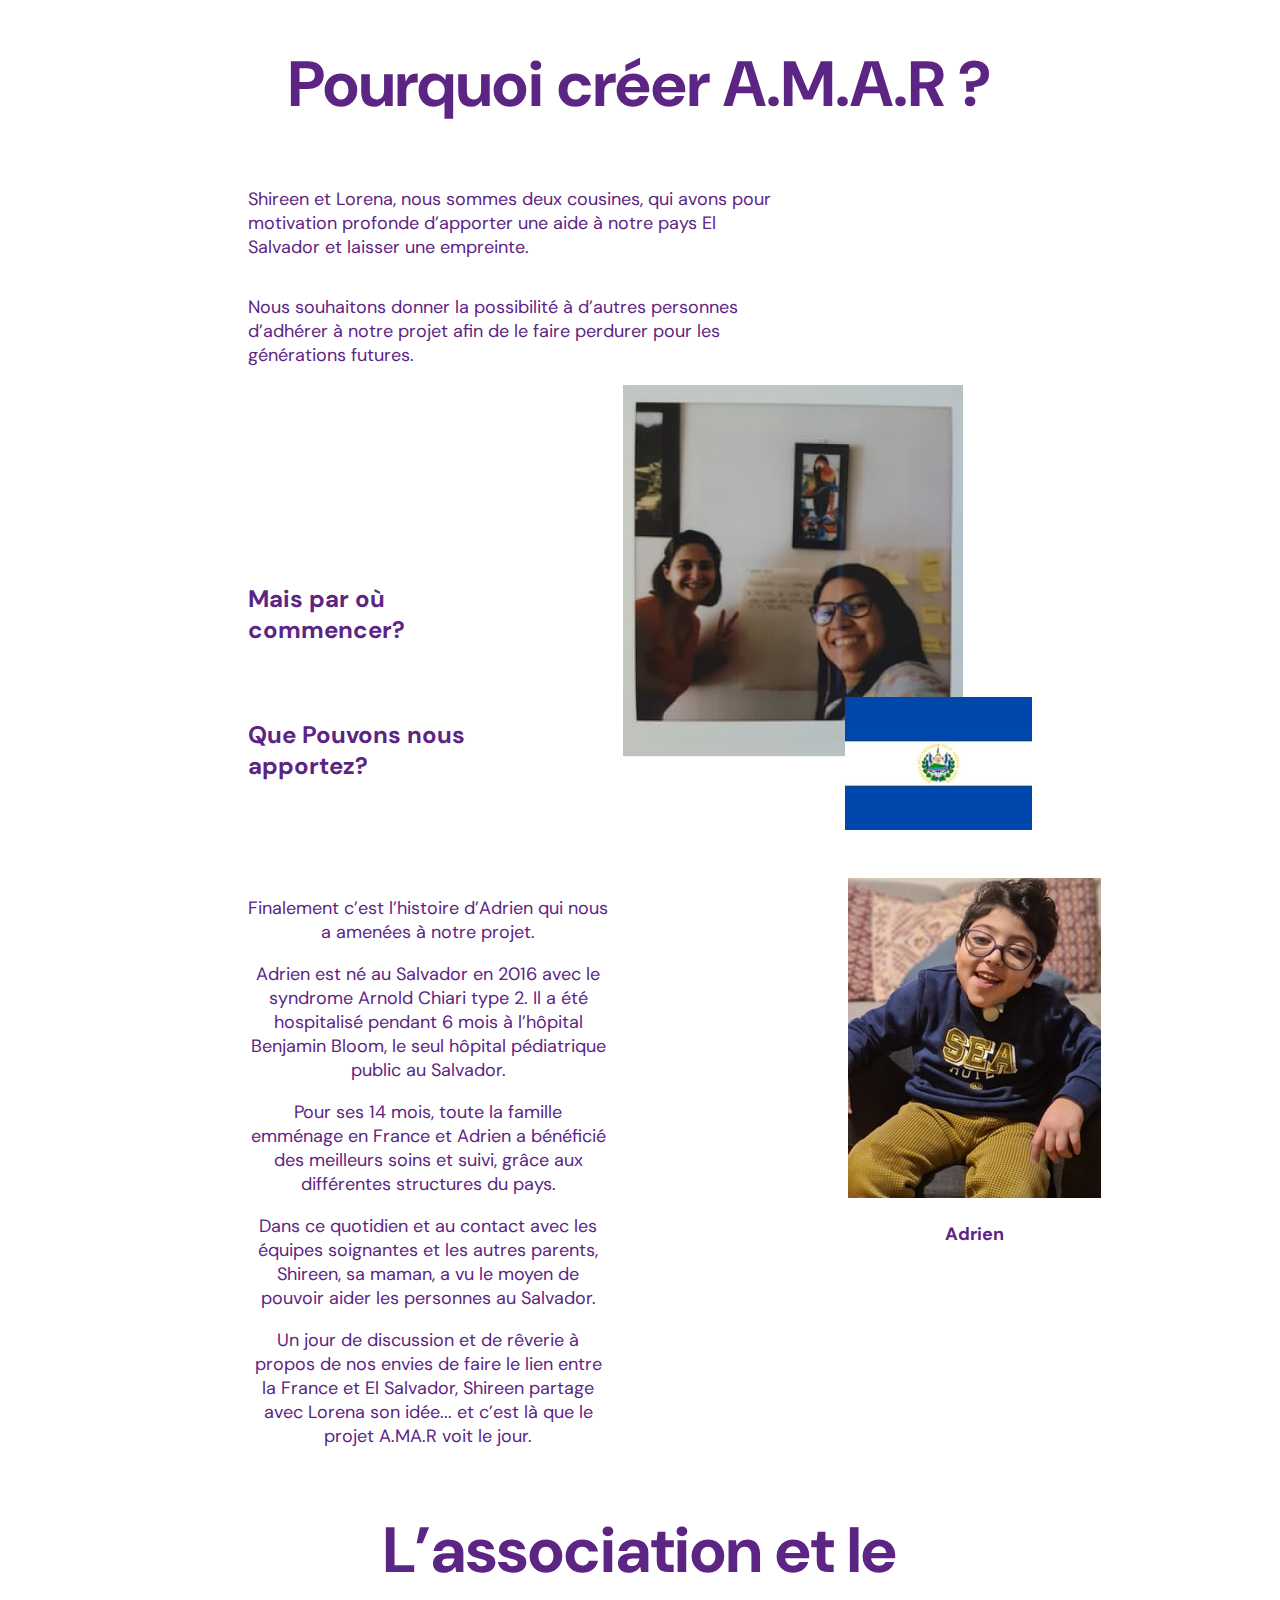
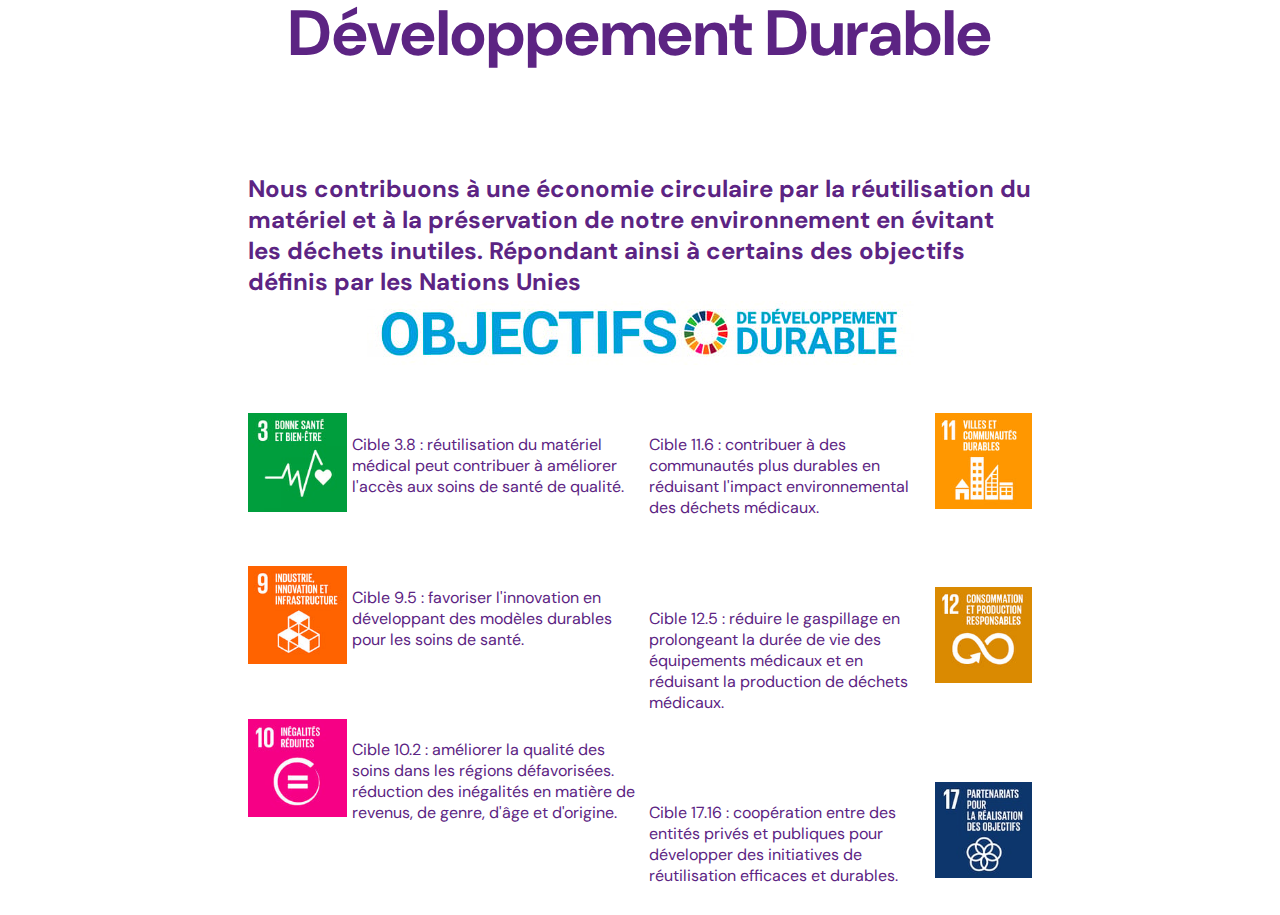
==== pages/about.html @ 77778680 "Tabindex et responsive" ====
<!DOCTYPE html>
<html lang="en">
<head>
    <meta charset="UTF-8">
    <meta name="viewport" content="width=device-width, initial-scale=1.0">
    <title>À Propos de AMAR | Promotion de la Mobilité et de l'Accessibilité | Association pour la mobilité, 
        l'accessibilité et la réhabilitation</title>
    <meta name="description" content="Découvrez comment AMAR, une association dédiée à la promotion de la mobilité et de 
    l'accessibilité, améliore la qualité de vie des personnes en situation de handicap. Rejoignez-nous dans notre mission et 
    contribuez à rendre le monde plus accessible pour tous.">
    <link rel="stylesheet" href="/styles/about.css">
    <link href='https://fonts.googleapis.com/css?family=DM Sans' rel='stylesheet'>
</head>
<body>
    <main>
        <h1 id="amar" tabindex="0">Pourquoi créer A.M.A.R ?</h1>
        <section class="default">
        <p tabindex="0">Shireen et Lorena, nous sommes deux cousines, qui avons pour motivation profonde d’apporter une aide à notre pays 
            El Salvador et laisser une empreinte.</p>
        <p tabindex="0">Nous souhaitons donner la possibilité à d’autres personnes d’adhérer à notre projet afin de le
             faire perdurer pour les générations futures.</p>
             <aside class="Default">
                <section id="text">
                    <h6 tabindex="0">Mais par où commencer?</h6>
                    <h6 tabindex="0">Que Pouvons nous apportez?</h6>
                </section>
                <section id="img">
                    <img src="/images/Group_1.png" alt="Deux femmes une avec un T-shirt rouge et l'autre avec un blanc et des lunettes." tabindex="0"/>
                </section>
                </aside>
        </section>
    <section class="second">
        <section id="text">
            <p tabindex="0">Finalement c’est l’histoire d’Adrien qui nous a amenées à notre projet.</p>
            <p tabindex="0">Adrien est né au Salvador en 2016 avec le syndrome Arnold Chiari type 2. Il a été hospitalisé pendant 6 mois à l’hôpital Benjamin Bloom, 
                le seul hôpital pédiatrique public au Salvador.</p>
            <p tabindex="0">Pour ses 14 mois, toute la famille emménage en France et Adrien a bénéficié des meilleurs soins et suivi, 
                grâce aux différentes structures du pays.</p>
            <p tabindex="0">Dans ce quotidien et au contact avec les équipes soignantes et les autres parents, Shireen, sa maman, 
                a vu le moyen de pouvoir aider les personnes au Salvador.</p>
            <p tabindex="0">Un jour de discussion et de rêverie à propos de nos envies de faire le lien entre la France et El Salvador, 
                Shireen partage avec Lorena son idée... et c’est là que le projet A.MA.R voit le jour.
            </p>
        </section>
        <aside>
            <img src="/images/Drug.jpeg" alt="Adrien, le petit garçon assis sur un fauteuil." tabindex="0"/>
            <p tabindex="0">Adrien</p>
        </aside>
    </section>
    <h1 tabindex="0">L’association et le Développement Durable</h1>
    <section class="third">
        <section id="title">
            <h6 tabindex="0">Nous contribuons à une économie circulaire par la réutilisation du matériel et à la préservation de notre environnement en 
                évitant les déchets inutiles. Répondant ainsi à certains des objectifs définis par les Nations Unies</h6>
            <img src="/images/asset 19.jpeg" alt="Objectifs de développement durable" tabindex="0"/>
        </section>
        <section class="fourth">
            <section id="container">
                <section id="content">
                    <img src="/images/3.jpeg" alt="Bonne santé et bien-être" tabindex="0"/>
                    <p tabindex="0">Cible 3.8 : réutilisation du matériel médical peut contribuer à améliorer l'accès aux soins de santé de qualité.</p>
                </section>
                <section id="content">
                    <img src="/images/9.jpeg" alt="Industrie, Architecture et Infrastructure" tabindex="0"/>
                    <p tabindex="0"> Cible 9.5 : favoriser l'innovation en développant des modèles durables pour les soins de santé.</p>
                </section>
                <section id="content">
                    <img src="/images/10.jpeg" alt="Inégalités réduites" tabindex="0"/>
                    <p tabindex="0">Cible 10.2 : améliorer la qualité des soins dans les régions défavorisées. 
                        réduction des inégalités en matière de revenus, de genre, d'âge et d'origine.</p>
                </section>
            </section>
            <aside>
                <section id="content">
                    <img src="/images/11.jpeg" alt="Villes et communautés durables" tabindex="0"/>
                    <p tabindex="0">Cible 11.6 : contribuer à des communautés plus durables en réduisant l'impact environnemental des déchets médicaux.</p>
                </section>
                <section id="content">
                    <img src="/images/12.jpeg" alt="Consommation et Production Responsables" tabindex="0"/>
                    <p tabindex="0">Cible 12.5 : réduire le gaspillage en prolongeant la durée de vie des équipements médicaux et en réduisant la 
                        production de déchets médicaux.</p>
                </section>
                <section id="content">
                    <img src="/images/17.jpeg" alt="Partenariats pour la réalisation des objectifs" tabindex="0"/>
                    <p tabindex="0">Cible 17.16 : coopération entre des entités privés et publiques pour développer des initiatives de réutilisation efficaces et 
                        durables.</p>
                </section>
            </aside>
        </section>
    </section>
    </main>
</body>
</html>
---- styles/about.css ----
body {
    background-color: #ffffff;
    font-family: "DM Sans";
}

main {
    margin: 0 15em 0 15em;
    color: #5C2483;
}

h1 {
    text-align: center;
    font-size: 64px;
}

h6 {
    width: fit-content;
    height: 1em;
    font-size: 24px
}

.default {
    display: flex;
    flex-direction: column;
}

.default p {
    display: flex;
    justify-content: start;
    max-width: 30em;
    font-size: 18px;
}

.second {
    margin-top: 3em;
    display: flex;
    text-align: center;
    gap: 15em;
}

.second #text {
    font-size: 18px;
    min-width: 20em;
}

.second aside {
    font-size: 18px;
    font-weight: bold;
}

.Default {
    display: flex;
    justify-content: center;
    gap: 5em;
    flex-wrap: nowrap;
    align-content: center;
    align-items: center;
}

.Default #text {
    display: flex;
    flex-direction: column;
    align-items: center;
    max-height: 10em;

}

.Default #img {
    display: flex;
    flex-direction: column;
    right: 1em;
}

.third #title {
    display: flex;
    flex-direction: column;
    align-items: center;
    justify-content: center;
}

.fourth {
    display: flex;
}

.fourth #content {
    display: flex;
    margin-top: 3em;
}

.fourth #content p {
    padding: 0.3em;
}

.fourth section img {
    width: 25%;
    height: 25%;
}

.fourth aside img {
    width: 25%;
    height: 25%;
}

.fourth aside #content {
    flex-direction: row-reverse;
}

.third #title img {
    margin-top: 3em;
    /* width: 25em; */
}

@media screen and (max-width: 1023px) {
    .default p {
        font-size: 12px;
    }

    .Default img {
        max-width: 15em;
    }

    .second img {
        max-width: 15em;
    }

    .second #text {
        font-size: 12px;
        min-width: 15em;
        /* margin-left: 5em; */
    }

    .second aside {
        font-size: 12px;
    }

    h6 {
        font-size: 18px;
    }

    .third #title img {
        margin-top: 7em;
        width: 25em;
    }

    h1 {
        font-size: 32px;
    }

    .second {
        gap: 2em;
    }

    .fourth {
        gap: 5em;
    }
}

@media screen and (min-width: 400px) and (max-width : 800px) {
    #amar {
        margin-left: -6em;
    }

    h1 {
        min-width: 12em;
    }

    .default {
        margin-left: -6em;
    }

    .default p {
        min-width: 15em;
    }

    .Default img {
        width: 10em;
    }

    .Default {
        margin-left: 5em;
        gap: 2em;
    }

    .second img {
        width: 10em;
    }

    .second #text {
        margin-left: -10em;
    }

    h6 {
        font-size: 12px;
    }

    h1 {
        font-size: 16px;
    }

    .fourth #content img {
        width: 3em;
    }

    .fourth #content p {
        min-width: 4em;
    }

    .fourth {
        display: flex;
        justify-content: center;
    }

    .third #title h6 {
        min-width: 20em;
    }
}
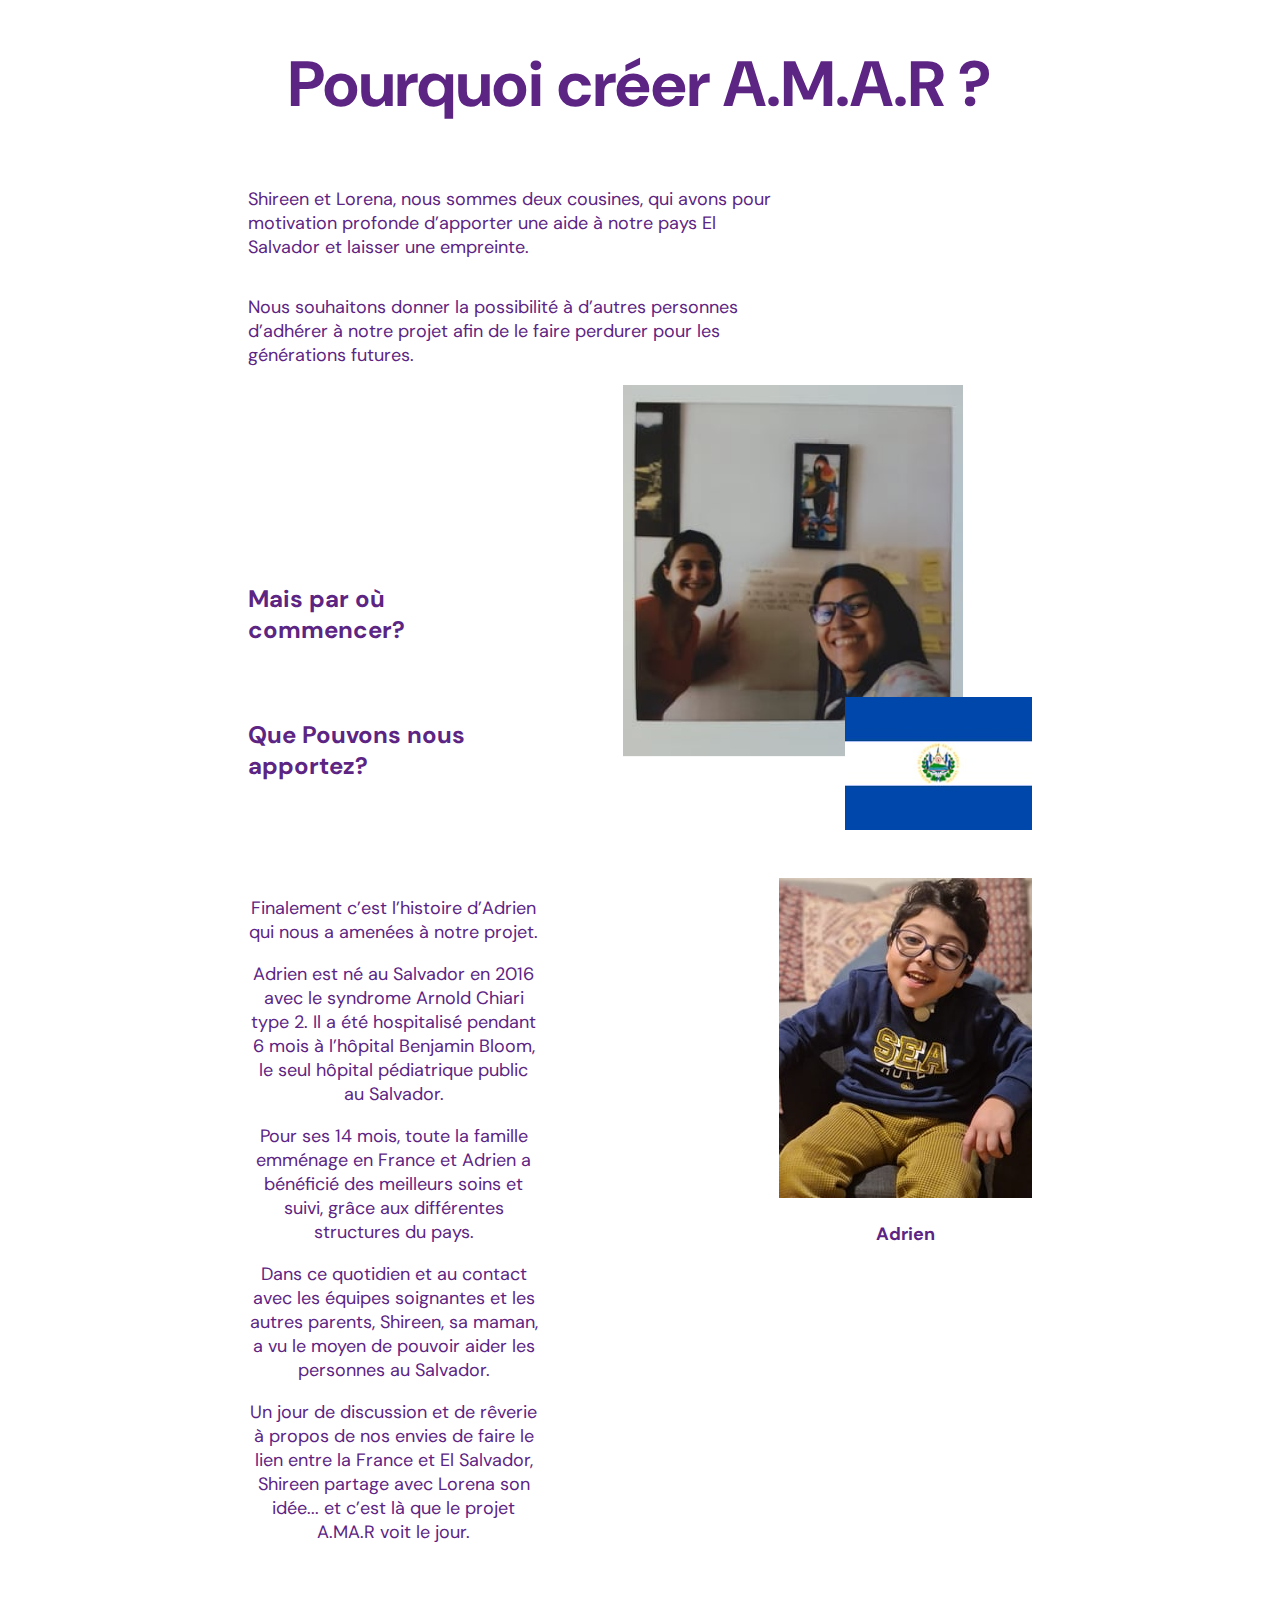
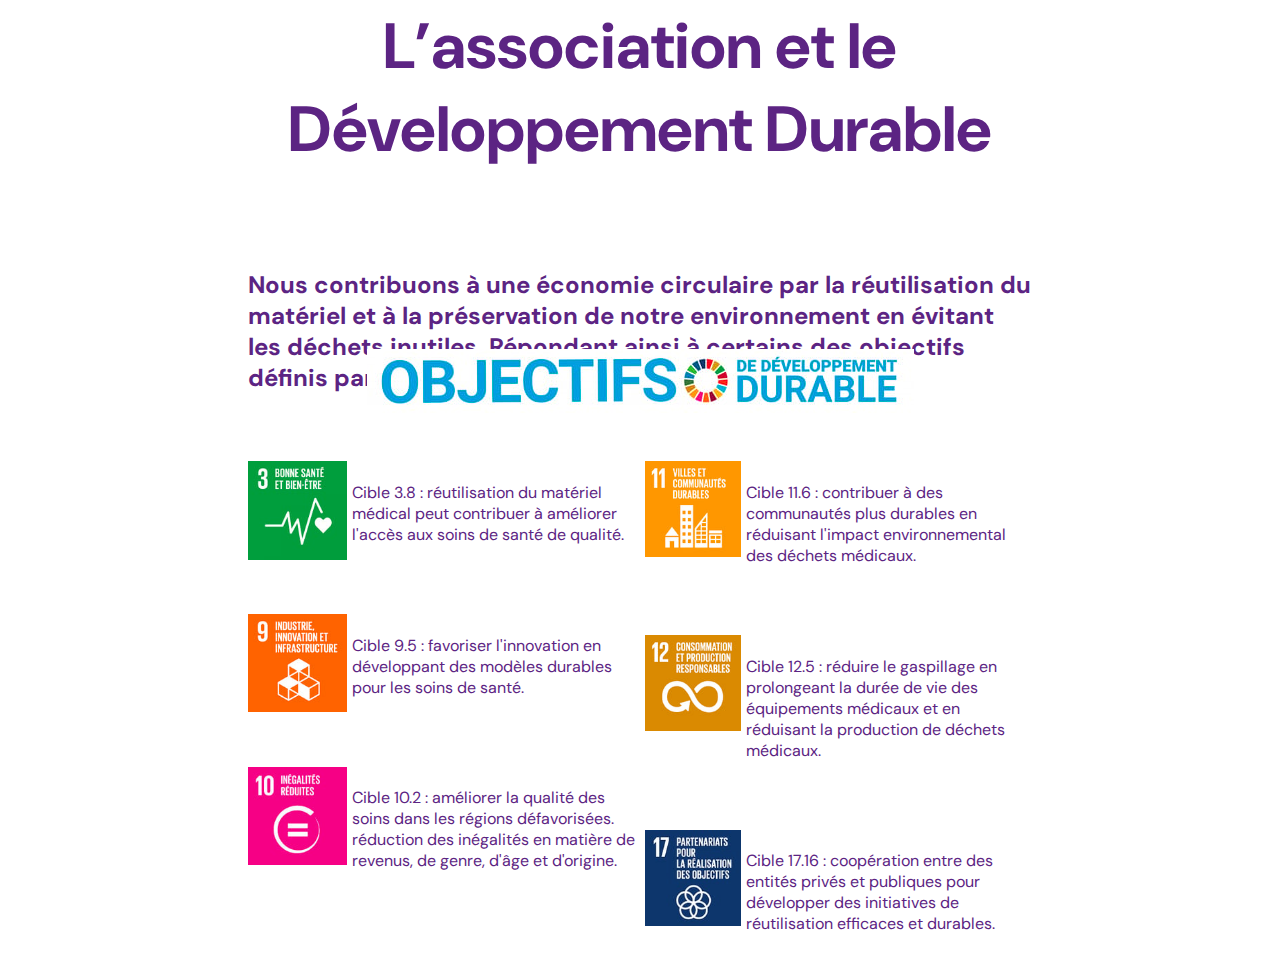
==== commit 9274c135: "Merge remote-tracking branch 'origin/V1' into V2" ====
--- a/pages/about.html
+++ b/pages/about.html
@@ -13,81 +13,85 @@
 </head>
 <body>
     <main>
-        <h1 id="amar" tabindex="0">Pourquoi créer A.M.A.R ?</h1>
+        <h1>Pourquoi créer A.M.A.R ?</h1>
         <section class="default">
-        <p tabindex="0">Shireen et Lorena, nous sommes deux cousines, qui avons pour motivation profonde d’apporter une aide à notre pays 
+        <p>Shireen et Lorena, nous sommes deux cousines, qui avons pour motivation profonde d’apporter une aide à notre pays 
             El Salvador et laisser une empreinte.</p>
-        <p tabindex="0">Nous souhaitons donner la possibilité à d’autres personnes d’adhérer à notre projet afin de le
+        <p>Nous souhaitons donner la possibilité à d’autres personnes d’adhérer à notre projet afin de le
              faire perdurer pour les générations futures.</p>
              <aside class="Default">
                 <section id="text">
-                    <h6 tabindex="0">Mais par où commencer?</h6>
-                    <h6 tabindex="0">Que Pouvons nous apportez?</h6>
+                    <h6>Mais par où commencer?</h6>
+                    <h6>Que Pouvons nous apportez?</h6>
                 </section>
                 <section id="img">
-                    <img src="/images/Group_1.png" alt="Deux femmes une avec un T-shirt rouge et l'autre avec un blanc et des lunettes." tabindex="0"/>
+                    <img src="/images/Group_1.png" alt="Deux femmes une avec un T-shirt rouge et l'autre avec un blanc et des lunettes.">
+                    <!-- <img src="/images/Salvador.jpeg" alt="Drapeau du Salvador"> -->
                 </section>
                 </aside>
         </section>
     <section class="second">
         <section id="text">
-            <p tabindex="0">Finalement c’est l’histoire d’Adrien qui nous a amenées à notre projet.</p>
-            <p tabindex="0">Adrien est né au Salvador en 2016 avec le syndrome Arnold Chiari type 2. Il a été hospitalisé pendant 6 mois à l’hôpital Benjamin Bloom, 
+            <p>Finalement c’est l’histoire d’Adrien qui nous a amenées à notre projet.</p>
+            <p>Adrien est né au Salvador en 2016 avec le syndrome Arnold Chiari type 2. Il a été hospitalisé pendant 6 mois à l’hôpital Benjamin Bloom, 
                 le seul hôpital pédiatrique public au Salvador.</p>
-            <p tabindex="0">Pour ses 14 mois, toute la famille emménage en France et Adrien a bénéficié des meilleurs soins et suivi, 
+            <p>Pour ses 14 mois, toute la famille emménage en France et Adrien a bénéficié des meilleurs soins et suivi, 
                 grâce aux différentes structures du pays.</p>
-            <p tabindex="0">Dans ce quotidien et au contact avec les équipes soignantes et les autres parents, Shireen, sa maman, 
+            <p>Dans ce quotidien et au contact avec les équipes soignantes et les autres parents, Shireen, sa maman, 
                 a vu le moyen de pouvoir aider les personnes au Salvador.</p>
-            <p tabindex="0">Un jour de discussion et de rêverie à propos de nos envies de faire le lien entre la France et El Salvador, 
+            <p>Un jour de discussion et de rêverie à propos de nos envies de faire le lien entre la France et El Salvador, 
                 Shireen partage avec Lorena son idée... et c’est là que le projet A.MA.R voit le jour.
             </p>
         </section>
         <aside>
-            <img src="/images/Drug.jpeg" alt="Adrien, le petit garçon assis sur un fauteuil." tabindex="0"/>
-            <p tabindex="0">Adrien</p>
+            <img src="/images/Drug.jpeg" alt="Adrien, le petit garçon assis sur un fauteuil.">
+            <p>Adrien</p>
         </aside>
     </section>
-    <h1 tabindex="0">L’association et le Développement Durable</h1>
+    <h1>L’association et le Développement Durable</h1>
     <section class="third">
         <section id="title">
-            <h6 tabindex="0">Nous contribuons à une économie circulaire par la réutilisation du matériel et à la préservation de notre environnement en 
+            <h6>Nous contribuons à une économie circulaire par la réutilisation du matériel et à la préservation de notre environnement en 
                 évitant les déchets inutiles. Répondant ainsi à certains des objectifs définis par les Nations Unies</h6>
-            <img src="/images/asset 19.jpeg" alt="Objectifs de développement durable" tabindex="0"/>
+            <img src="/images/asset 19.jpeg" alt="Objectifs de développement durable">
         </section>
         <section class="fourth">
-            <section id="container">
+            <section>
                 <section id="content">
-                    <img src="/images/3.jpeg" alt="Bonne santé et bien-être" tabindex="0"/>
-                    <p tabindex="0">Cible 3.8 : réutilisation du matériel médical peut contribuer à améliorer l'accès aux soins de santé de qualité.</p>
+                    <img src="/images/3.jpeg" alt="Bonne santé et bien-être">
+                    <p>Cible 3.8 : réutilisation du matériel médical peut contribuer à améliorer l'accès aux soins de santé de qualité.</p>
                 </section>
                 <section id="content">
-                    <img src="/images/9.jpeg" alt="Industrie, Architecture et Infrastructure" tabindex="0"/>
-                    <p tabindex="0"> Cible 9.5 : favoriser l'innovation en développant des modèles durables pour les soins de santé.</p>
+                    <img src="/images/9.jpeg" alt="Industrie, Architecture et Infrastructure">
+                    <p>Cible 9.5 : favoriser l'innovation en développant des modèles durables pour les soins de santé.</p>
                 </section>
                 <section id="content">
-                    <img src="/images/10.jpeg" alt="Inégalités réduites" tabindex="0"/>
-                    <p tabindex="0">Cible 10.2 : améliorer la qualité des soins dans les régions défavorisées. 
+                    <img src="/images/10.jpeg" alt="Inégalités réduites">
+                    <p>Cible 10.2 : améliorer la qualité des soins dans les régions défavorisées. 
                         réduction des inégalités en matière de revenus, de genre, d'âge et d'origine.</p>
                 </section>
             </section>
             <aside>
                 <section id="content">
-                    <img src="/images/11.jpeg" alt="Villes et communautés durables" tabindex="0"/>
-                    <p tabindex="0">Cible 11.6 : contribuer à des communautés plus durables en réduisant l'impact environnemental des déchets médicaux.</p>
+                    <img src="/images/11.jpeg" alt="Villes et communautés durables">
+                    <p>Cible 11.6 : contribuer à des communautés plus durables en réduisant l'impact environnemental des déchets médicaux.</p>
                 </section>
                 <section id="content">
-                    <img src="/images/12.jpeg" alt="Consommation et Production Responsables" tabindex="0"/>
-                    <p tabindex="0">Cible 12.5 : réduire le gaspillage en prolongeant la durée de vie des équipements médicaux et en réduisant la 
+                    <img src="/images/12.jpeg" alt="Consommation et Production Responsables">
+                    <p>Cible 12.5 : réduire le gaspillage en prolongeant la durée de vie des équipements médicaux et en réduisant la 
                         production de déchets médicaux.</p>
                 </section>
                 <section id="content">
-                    <img src="/images/17.jpeg" alt="Partenariats pour la réalisation des objectifs" tabindex="0"/>
-                    <p tabindex="0">Cible 17.16 : coopération entre des entités privés et publiques pour développer des initiatives de réutilisation efficaces et 
+                    <img src="/images/17.jpeg" alt="Partenariats pour la réalisation des objectifs">
+                    <p>Cible 17.16 : coopération entre des entités privés et publiques pour développer des initiatives de réutilisation efficaces et 
                         durables.</p>
                 </section>
             </aside>
         </section>
     </section>
+    
     </main>
+    
+    
 </body>
 </html>
--- a/styles/about.css
+++ b/styles/about.css
@@ -40,7 +40,7 @@
 
 .second #text {
     font-size: 18px;
-    min-width: 20em;
+    max-width: 30em;
 }
 
 .second aside {
@@ -66,9 +66,16 @@
 }
 
 .Default #img {
+    /* width: 16em; */
     display: flex;
     flex-direction: column;
     right: 1em;
+    /* gap: 5em; */
+}
+
+.third {
+    /* display: flex; */
+    /* flex-direction: column; */
 }
 
 .third #title {
@@ -80,6 +87,8 @@
 
 .fourth {
     display: flex;
+    /* justify-content: center; */
+    /* align-items: space-between; */
 }
 
 .fourth #content {
@@ -92,125 +101,13 @@
 }
 
 .fourth section img {
+    /* display: flex; */
     width: 25%;
     height: 25%;
 }
 
 .fourth aside img {
+    /* display: flex; */
     width: 25%;
     height: 25%;
-}
-
-.fourth aside #content {
-    flex-direction: row-reverse;
-}
-
-.third #title img {
-    margin-top: 3em;
-    /* width: 25em; */
-}
-
-@media screen and (max-width: 1023px) {
-    .default p {
-        font-size: 12px;
-    }
-
-    .Default img {
-        max-width: 15em;
-    }
-
-    .second img {
-        max-width: 15em;
-    }
-
-    .second #text {
-        font-size: 12px;
-        min-width: 15em;
-        /* margin-left: 5em; */
-    }
-
-    .second aside {
-        font-size: 12px;
-    }
-
-    h6 {
-        font-size: 18px;
-    }
-
-    .third #title img {
-        margin-top: 7em;
-        width: 25em;
-    }
-
-    h1 {
-        font-size: 32px;
-    }
-
-    .second {
-        gap: 2em;
-    }
-
-    .fourth {
-        gap: 5em;
-    }
-}
-
-@media screen and (min-width: 400px) and (max-width : 800px) {
-    #amar {
-        margin-left: -6em;
-    }
-
-    h1 {
-        min-width: 12em;
-    }
-
-    .default {
-        margin-left: -6em;
-    }
-
-    .default p {
-        min-width: 15em;
-    }
-
-    .Default img {
-        width: 10em;
-    }
-
-    .Default {
-        margin-left: 5em;
-        gap: 2em;
-    }
-
-    .second img {
-        width: 10em;
-    }
-
-    .second #text {
-        margin-left: -10em;
-    }
-
-    h6 {
-        font-size: 12px;
-    }
-
-    h1 {
-        font-size: 16px;
-    }
-
-    .fourth #content img {
-        width: 3em;
-    }
-
-    .fourth #content p {
-        min-width: 4em;
-    }
-
-    .fourth {
-        display: flex;
-        justify-content: center;
-    }
-
-    .third #title h6 {
-        min-width: 20em;
-    }
 }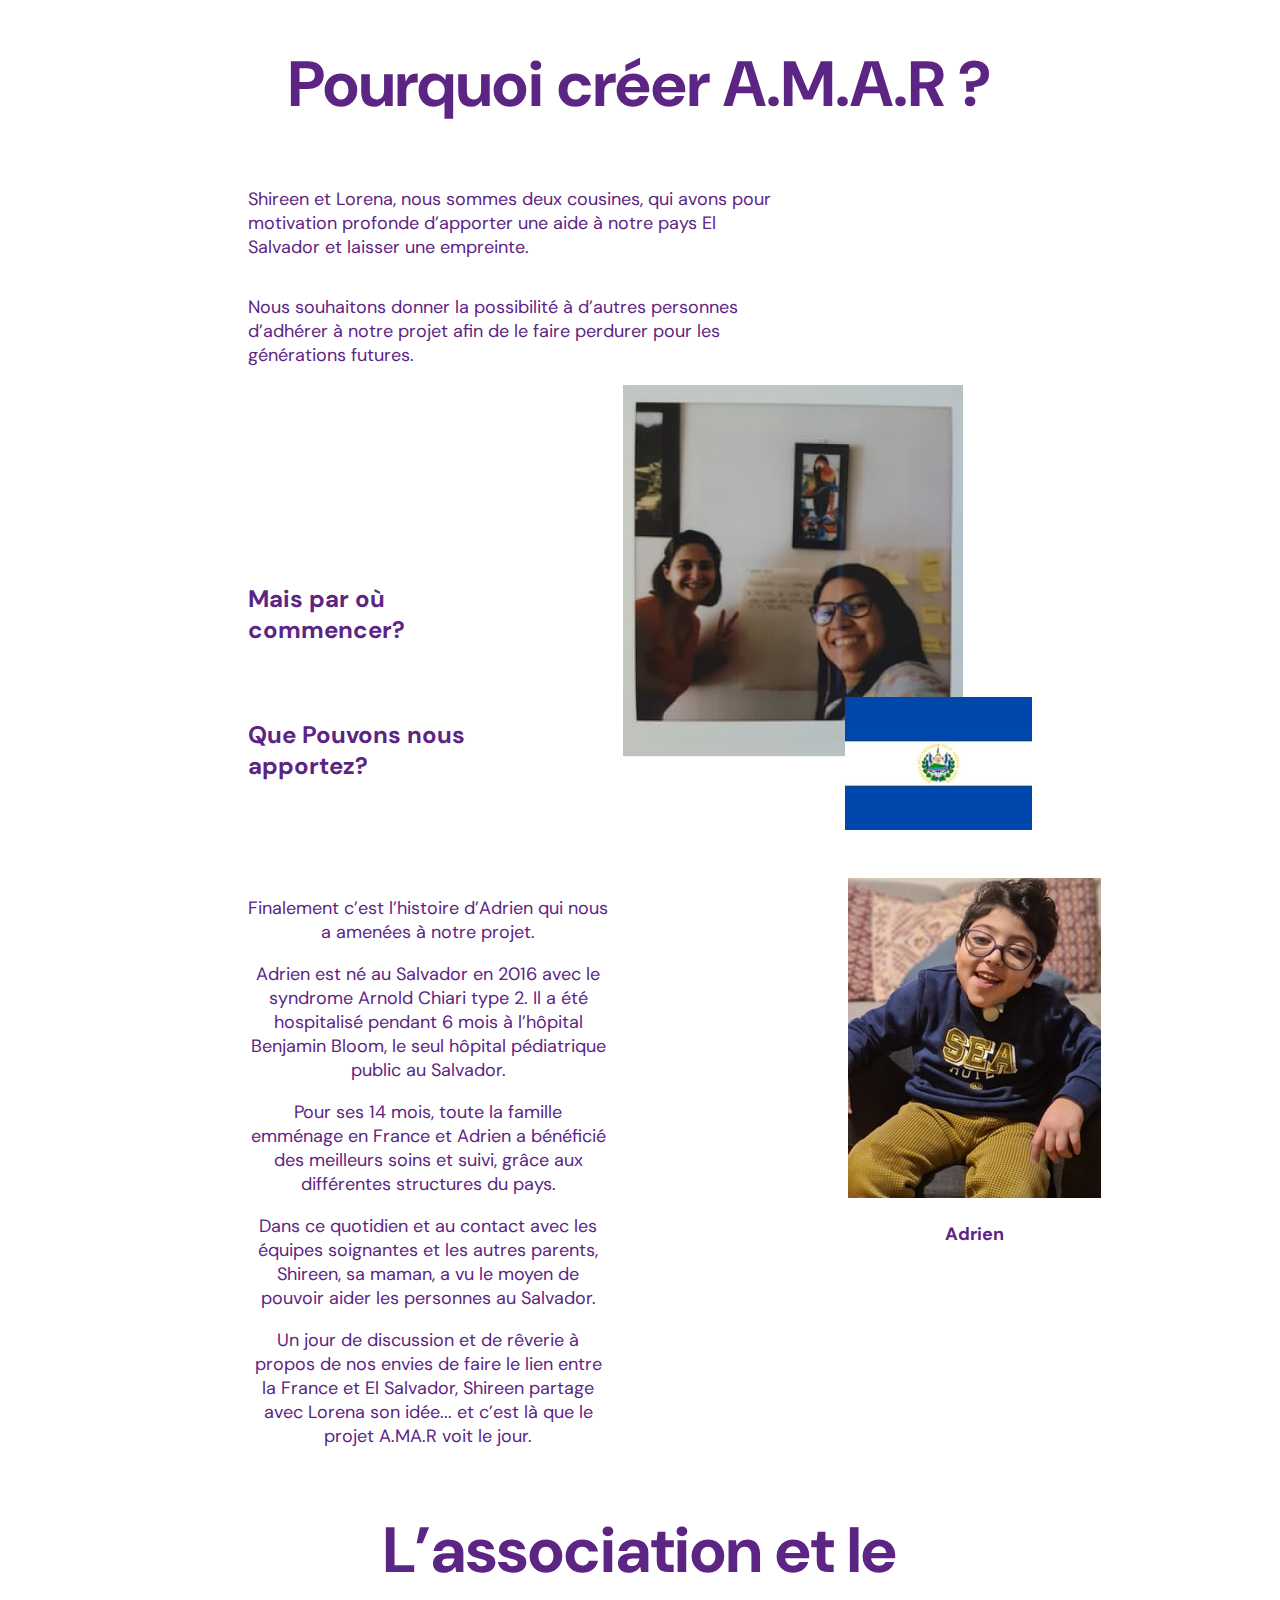
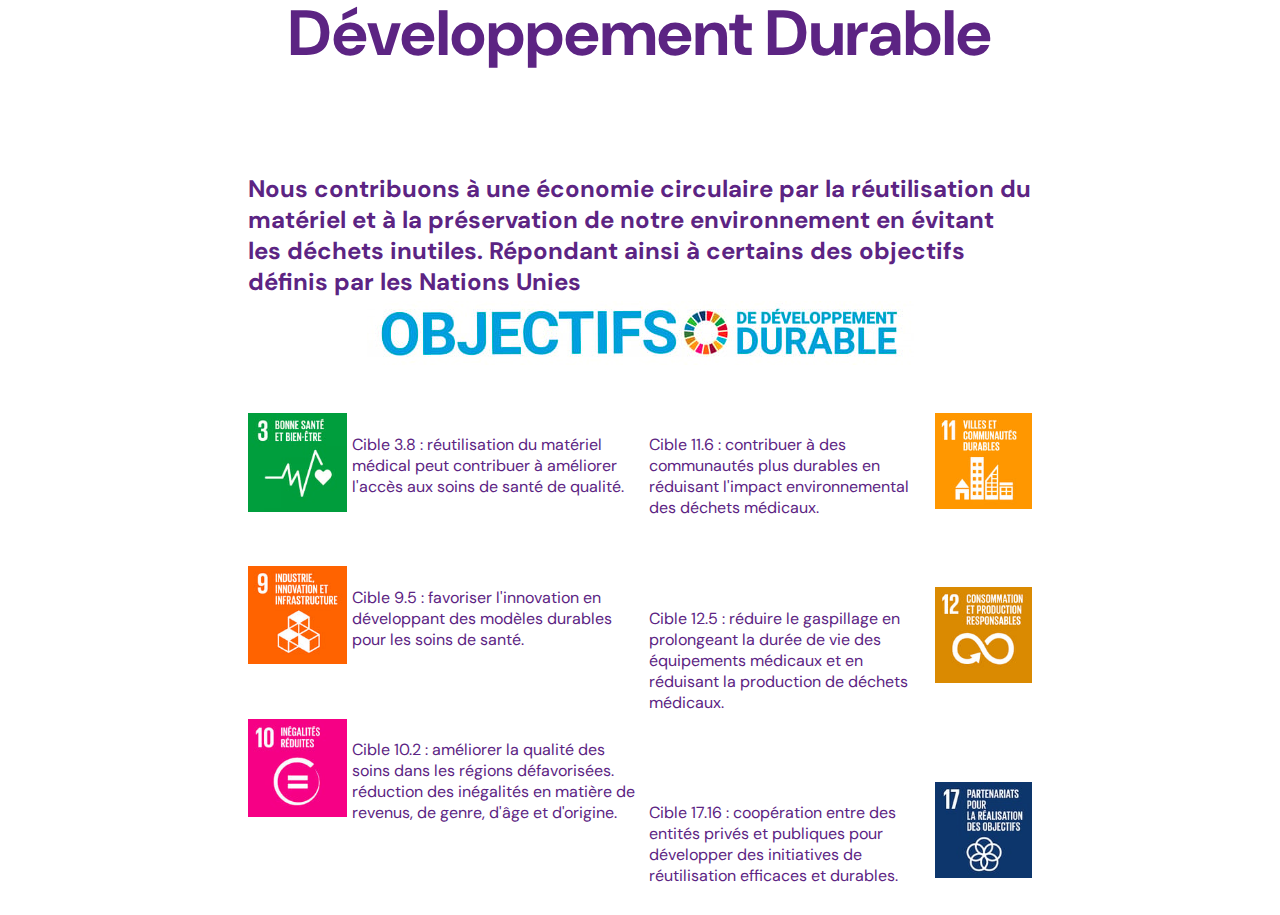
==== commit ce869eae: "Merge remote-tracking branch 'origin/About' into V2" ====
--- a/pages/about.html
+++ b/pages/about.html
@@ -13,85 +13,81 @@
 </head>
 <body>
     <main>
-        <h1>Pourquoi créer A.M.A.R ?</h1>
+        <h1 id="amar" tabindex="0">Pourquoi créer A.M.A.R ?</h1>
         <section class="default">
-        <p>Shireen et Lorena, nous sommes deux cousines, qui avons pour motivation profonde d’apporter une aide à notre pays 
+        <p tabindex="0">Shireen et Lorena, nous sommes deux cousines, qui avons pour motivation profonde d’apporter une aide à notre pays 
             El Salvador et laisser une empreinte.</p>
-        <p>Nous souhaitons donner la possibilité à d’autres personnes d’adhérer à notre projet afin de le
+        <p tabindex="0">Nous souhaitons donner la possibilité à d’autres personnes d’adhérer à notre projet afin de le
              faire perdurer pour les générations futures.</p>
              <aside class="Default">
                 <section id="text">
-                    <h6>Mais par où commencer?</h6>
-                    <h6>Que Pouvons nous apportez?</h6>
+                    <h6 tabindex="0">Mais par où commencer?</h6>
+                    <h6 tabindex="0">Que Pouvons nous apportez?</h6>
                 </section>
                 <section id="img">
-                    <img src="/images/Group_1.png" alt="Deux femmes une avec un T-shirt rouge et l'autre avec un blanc et des lunettes.">
-                    <!-- <img src="/images/Salvador.jpeg" alt="Drapeau du Salvador"> -->
+                    <img src="/images/Group_1.png" alt="Deux femmes une avec un T-shirt rouge et l'autre avec un blanc et des lunettes." tabindex="0"/>
                 </section>
                 </aside>
         </section>
     <section class="second">
         <section id="text">
-            <p>Finalement c’est l’histoire d’Adrien qui nous a amenées à notre projet.</p>
-            <p>Adrien est né au Salvador en 2016 avec le syndrome Arnold Chiari type 2. Il a été hospitalisé pendant 6 mois à l’hôpital Benjamin Bloom, 
+            <p tabindex="0">Finalement c’est l’histoire d’Adrien qui nous a amenées à notre projet.</p>
+            <p tabindex="0">Adrien est né au Salvador en 2016 avec le syndrome Arnold Chiari type 2. Il a été hospitalisé pendant 6 mois à l’hôpital Benjamin Bloom, 
                 le seul hôpital pédiatrique public au Salvador.</p>
-            <p>Pour ses 14 mois, toute la famille emménage en France et Adrien a bénéficié des meilleurs soins et suivi, 
+            <p tabindex="0">Pour ses 14 mois, toute la famille emménage en France et Adrien a bénéficié des meilleurs soins et suivi, 
                 grâce aux différentes structures du pays.</p>
-            <p>Dans ce quotidien et au contact avec les équipes soignantes et les autres parents, Shireen, sa maman, 
+            <p tabindex="0">Dans ce quotidien et au contact avec les équipes soignantes et les autres parents, Shireen, sa maman, 
                 a vu le moyen de pouvoir aider les personnes au Salvador.</p>
-            <p>Un jour de discussion et de rêverie à propos de nos envies de faire le lien entre la France et El Salvador, 
+            <p tabindex="0">Un jour de discussion et de rêverie à propos de nos envies de faire le lien entre la France et El Salvador, 
                 Shireen partage avec Lorena son idée... et c’est là que le projet A.MA.R voit le jour.
             </p>
         </section>
         <aside>
-            <img src="/images/Drug.jpeg" alt="Adrien, le petit garçon assis sur un fauteuil.">
-            <p>Adrien</p>
+            <img src="/images/Drug.jpeg" alt="Adrien, le petit garçon assis sur un fauteuil." tabindex="0"/>
+            <p tabindex="0">Adrien</p>
         </aside>
     </section>
-    <h1>L’association et le Développement Durable</h1>
+    <h1 tabindex="0">L’association et le Développement Durable</h1>
     <section class="third">
         <section id="title">
-            <h6>Nous contribuons à une économie circulaire par la réutilisation du matériel et à la préservation de notre environnement en 
+            <h6 tabindex="0">Nous contribuons à une économie circulaire par la réutilisation du matériel et à la préservation de notre environnement en 
                 évitant les déchets inutiles. Répondant ainsi à certains des objectifs définis par les Nations Unies</h6>
-            <img src="/images/asset 19.jpeg" alt="Objectifs de développement durable">
+            <img src="/images/asset 19.jpeg" alt="Objectifs de développement durable" tabindex="0"/>
         </section>
         <section class="fourth">
-            <section>
+            <section id="container">
                 <section id="content">
-                    <img src="/images/3.jpeg" alt="Bonne santé et bien-être">
-                    <p>Cible 3.8 : réutilisation du matériel médical peut contribuer à améliorer l'accès aux soins de santé de qualité.</p>
+                    <img src="/images/3.jpeg" alt="Bonne santé et bien-être" tabindex="0"/>
+                    <p tabindex="0">Cible 3.8 : réutilisation du matériel médical peut contribuer à améliorer l'accès aux soins de santé de qualité.</p>
                 </section>
                 <section id="content">
-                    <img src="/images/9.jpeg" alt="Industrie, Architecture et Infrastructure">
-                    <p>Cible 9.5 : favoriser l'innovation en développant des modèles durables pour les soins de santé.</p>
+                    <img src="/images/9.jpeg" alt="Industrie, Architecture et Infrastructure" tabindex="0"/>
+                    <p tabindex="0"> Cible 9.5 : favoriser l'innovation en développant des modèles durables pour les soins de santé.</p>
                 </section>
                 <section id="content">
-                    <img src="/images/10.jpeg" alt="Inégalités réduites">
-                    <p>Cible 10.2 : améliorer la qualité des soins dans les régions défavorisées. 
+                    <img src="/images/10.jpeg" alt="Inégalités réduites" tabindex="0"/>
+                    <p tabindex="0">Cible 10.2 : améliorer la qualité des soins dans les régions défavorisées. 
                         réduction des inégalités en matière de revenus, de genre, d'âge et d'origine.</p>
                 </section>
             </section>
             <aside>
                 <section id="content">
-                    <img src="/images/11.jpeg" alt="Villes et communautés durables">
-                    <p>Cible 11.6 : contribuer à des communautés plus durables en réduisant l'impact environnemental des déchets médicaux.</p>
+                    <img src="/images/11.jpeg" alt="Villes et communautés durables" tabindex="0"/>
+                    <p tabindex="0">Cible 11.6 : contribuer à des communautés plus durables en réduisant l'impact environnemental des déchets médicaux.</p>
                 </section>
                 <section id="content">
-                    <img src="/images/12.jpeg" alt="Consommation et Production Responsables">
-                    <p>Cible 12.5 : réduire le gaspillage en prolongeant la durée de vie des équipements médicaux et en réduisant la 
+                    <img src="/images/12.jpeg" alt="Consommation et Production Responsables" tabindex="0"/>
+                    <p tabindex="0">Cible 12.5 : réduire le gaspillage en prolongeant la durée de vie des équipements médicaux et en réduisant la 
                         production de déchets médicaux.</p>
                 </section>
                 <section id="content">
-                    <img src="/images/17.jpeg" alt="Partenariats pour la réalisation des objectifs">
-                    <p>Cible 17.16 : coopération entre des entités privés et publiques pour développer des initiatives de réutilisation efficaces et 
+                    <img src="/images/17.jpeg" alt="Partenariats pour la réalisation des objectifs" tabindex="0"/>
+                    <p tabindex="0">Cible 17.16 : coopération entre des entités privés et publiques pour développer des initiatives de réutilisation efficaces et 
                         durables.</p>
                 </section>
             </aside>
         </section>
     </section>
-    
     </main>
-    
-    
 </body>
 </html>
--- a/styles/about.css
+++ b/styles/about.css
@@ -40,7 +40,7 @@
 
 .second #text {
     font-size: 18px;
-    max-width: 30em;
+    min-width: 20em;
 }
 
 .second aside {
@@ -66,16 +66,9 @@
 }
 
 .Default #img {
-    /* width: 16em; */
     display: flex;
     flex-direction: column;
     right: 1em;
-    /* gap: 5em; */
-}
-
-.third {
-    /* display: flex; */
-    /* flex-direction: column; */
 }
 
 .third #title {
@@ -87,8 +80,6 @@
 
 .fourth {
     display: flex;
-    /* justify-content: center; */
-    /* align-items: space-between; */
 }
 
 .fourth #content {
@@ -101,13 +92,125 @@
 }
 
 .fourth section img {
-    /* display: flex; */
     width: 25%;
     height: 25%;
 }
 
 .fourth aside img {
-    /* display: flex; */
     width: 25%;
     height: 25%;
+}
+
+.fourth aside #content {
+    flex-direction: row-reverse;
+}
+
+.third #title img {
+    margin-top: 3em;
+    /* width: 25em; */
+}
+
+@media screen and (max-width: 1023px) {
+    .default p {
+        font-size: 12px;
+    }
+
+    .Default img {
+        max-width: 15em;
+    }
+
+    .second img {
+        max-width: 15em;
+    }
+
+    .second #text {
+        font-size: 12px;
+        min-width: 15em;
+        /* margin-left: 5em; */
+    }
+
+    .second aside {
+        font-size: 12px;
+    }
+
+    h6 {
+        font-size: 18px;
+    }
+
+    .third #title img {
+        margin-top: 7em;
+        width: 25em;
+    }
+
+    h1 {
+        font-size: 32px;
+    }
+
+    .second {
+        gap: 2em;
+    }
+
+    .fourth {
+        gap: 5em;
+    }
+}
+
+@media screen and (min-width: 400px) and (max-width : 800px) {
+    #amar {
+        margin-left: -6em;
+    }
+
+    h1 {
+        min-width: 12em;
+    }
+
+    .default {
+        margin-left: -6em;
+    }
+
+    .default p {
+        min-width: 15em;
+    }
+
+    .Default img {
+        width: 10em;
+    }
+
+    .Default {
+        margin-left: 5em;
+        gap: 2em;
+    }
+
+    .second img {
+        width: 10em;
+    }
+
+    .second #text {
+        margin-left: -10em;
+    }
+
+    h6 {
+        font-size: 12px;
+    }
+
+    h1 {
+        font-size: 16px;
+    }
+
+    .fourth #content img {
+        width: 3em;
+    }
+
+    .fourth #content p {
+        min-width: 4em;
+    }
+
+    .fourth {
+        display: flex;
+        justify-content: center;
+    }
+
+    .third #title h6 {
+        min-width: 20em;
+    }
 }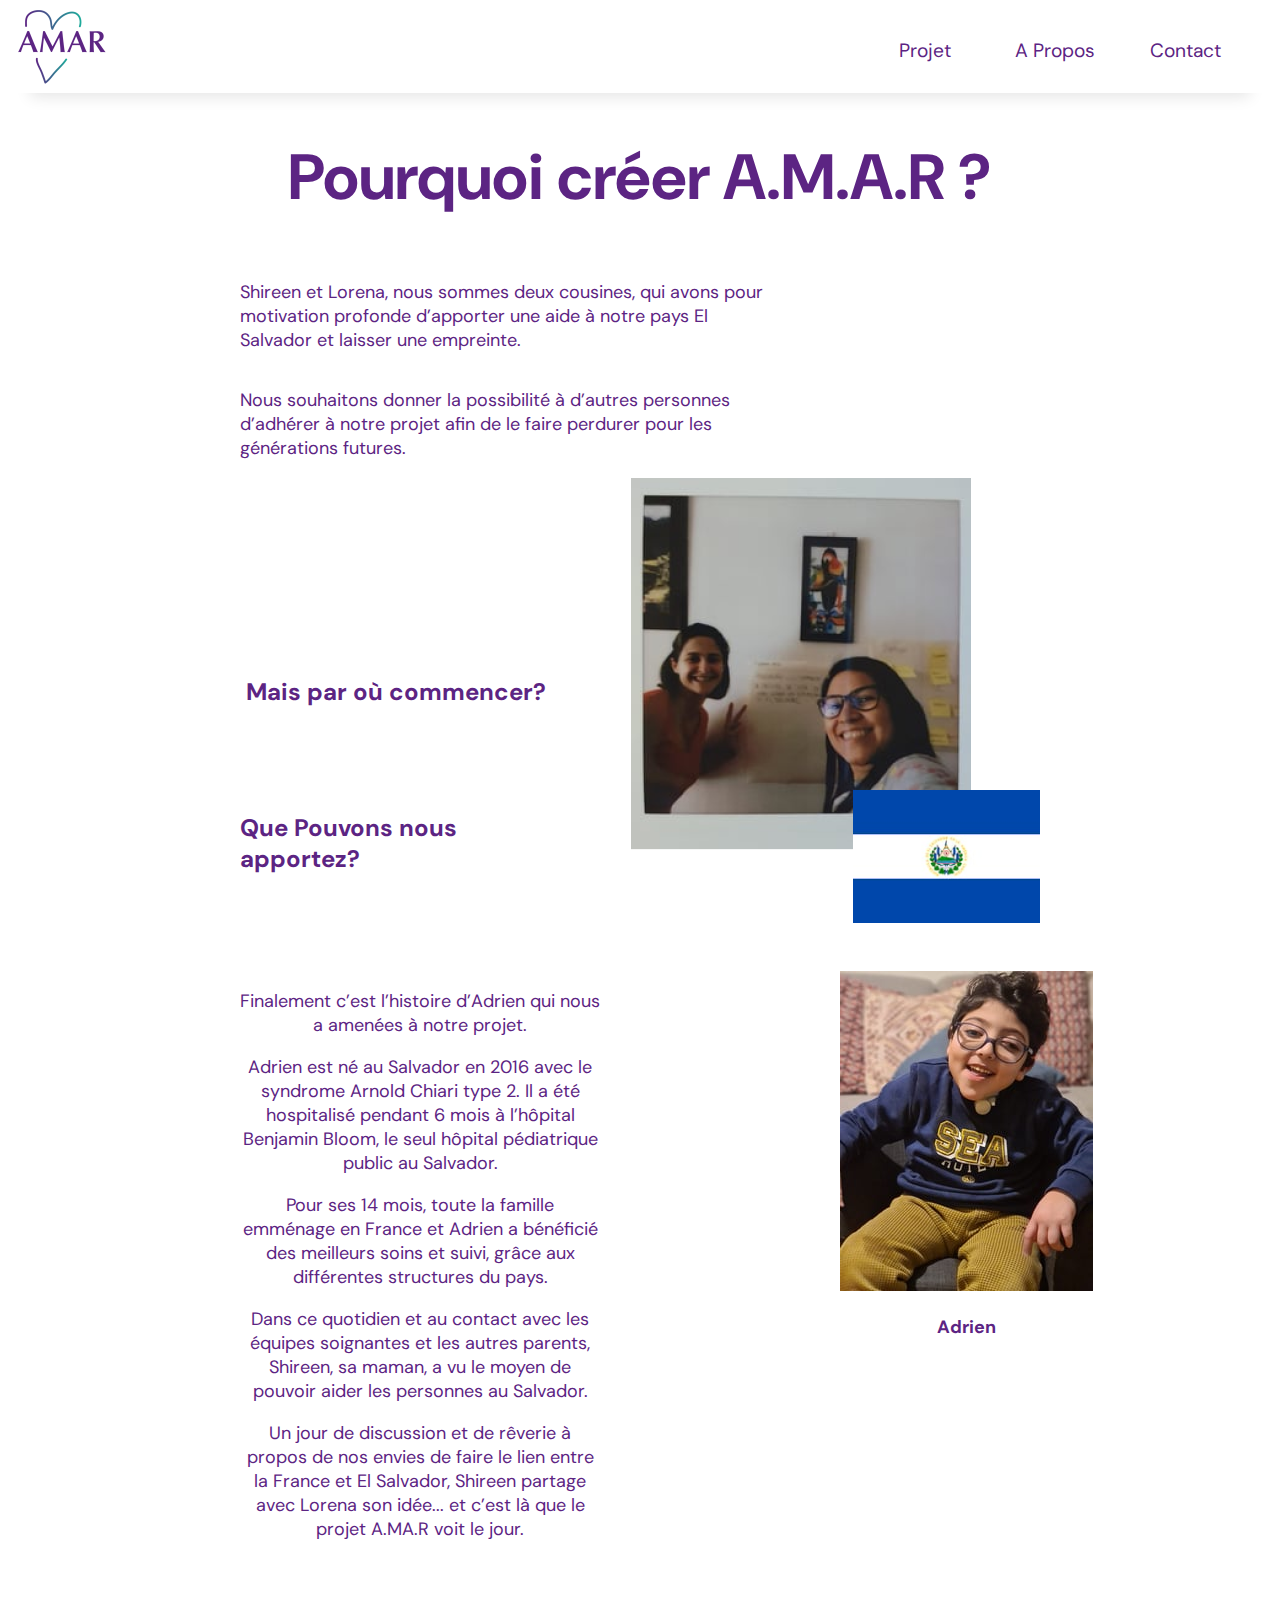
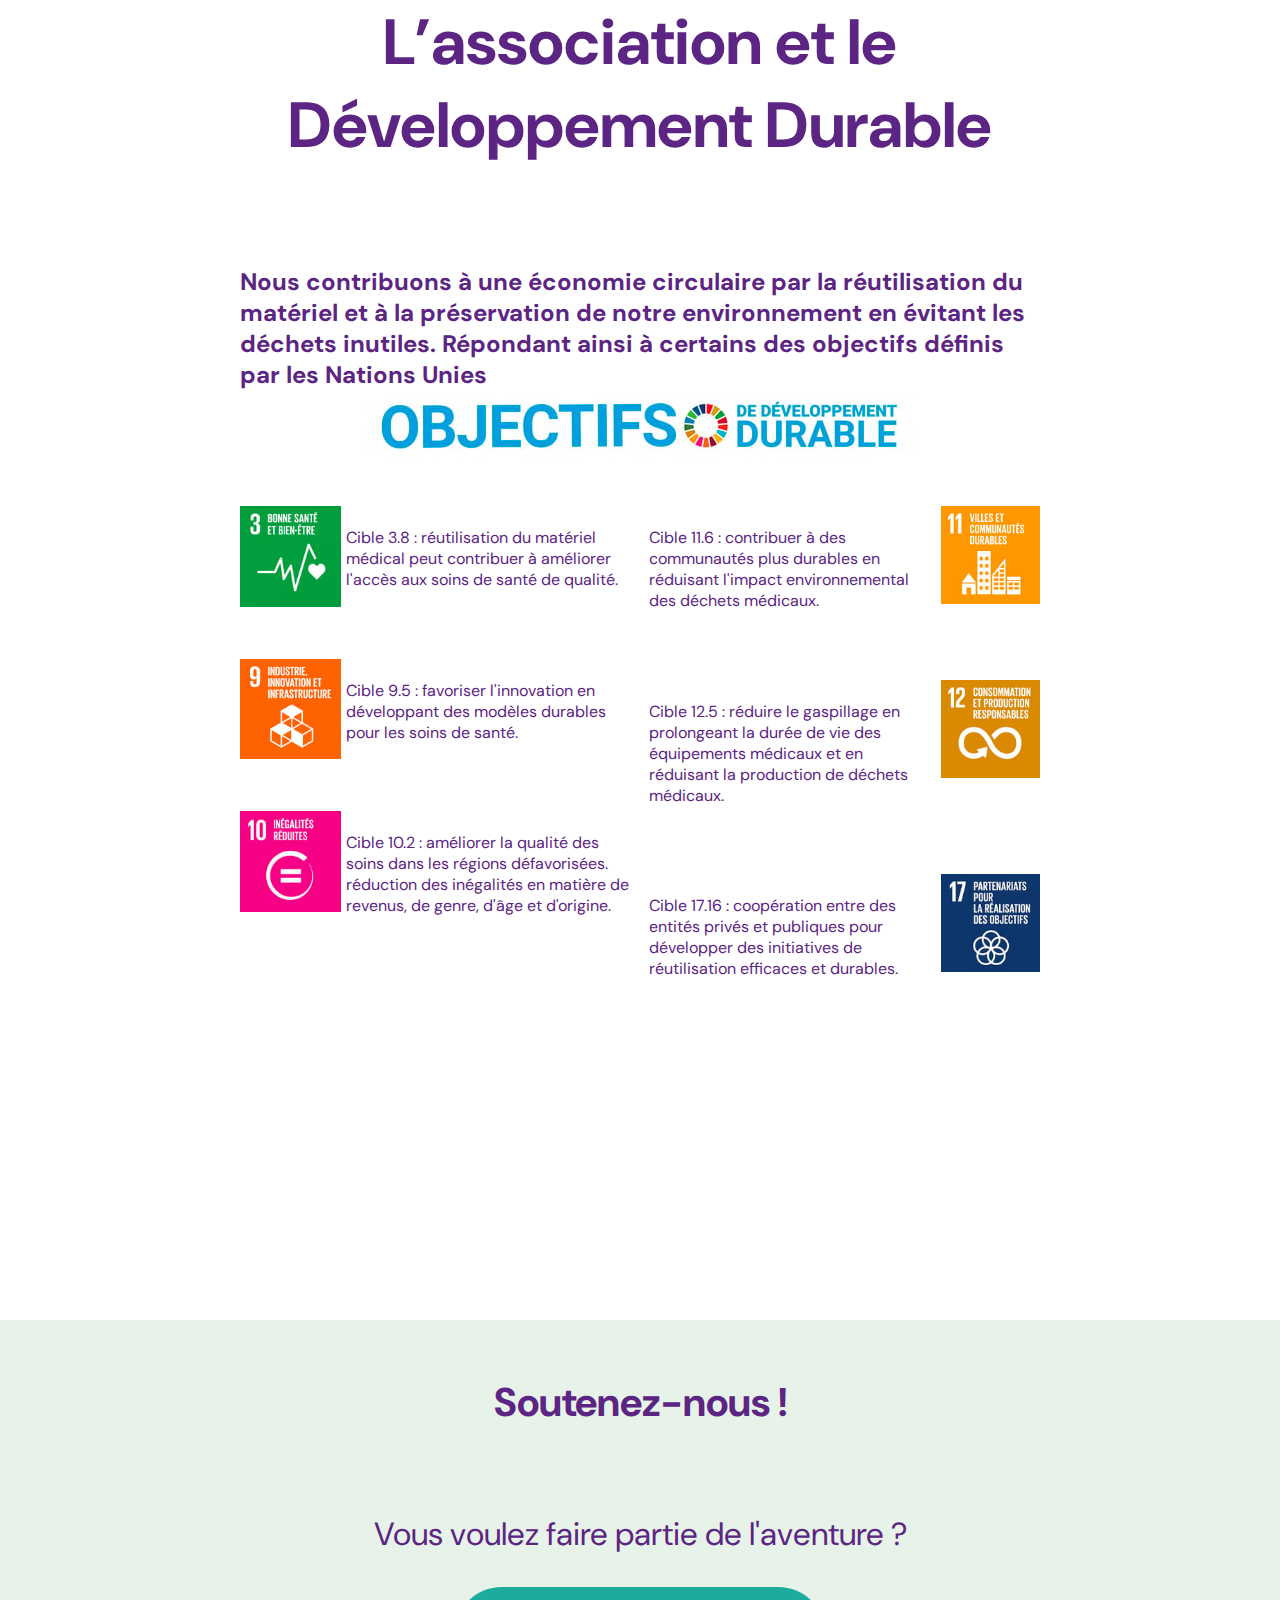
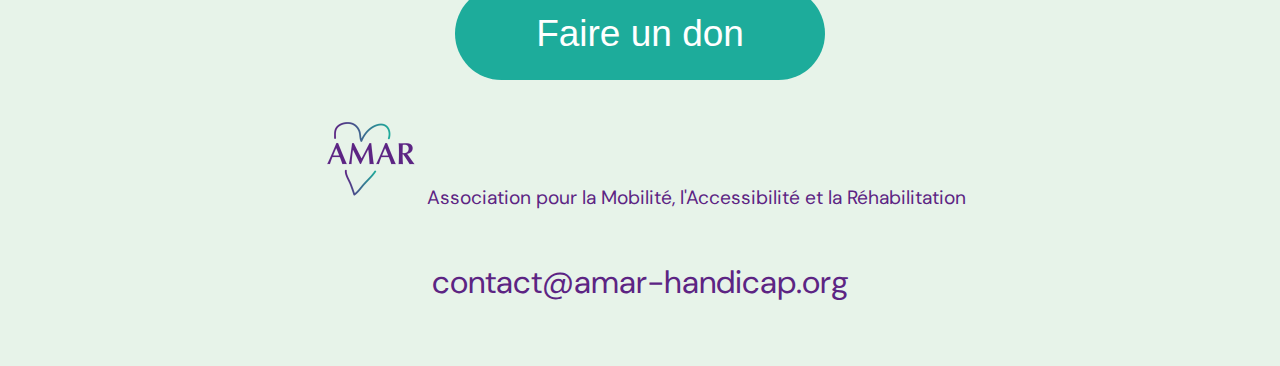
==== commit 78a3274a: "V2 -> v3 in comming" ====
--- a/pages/about.html
+++ b/pages/about.html
@@ -1,93 +1,151 @@
 <!DOCTYPE html>
 <html lang="en">
+
 <head>
     <meta charset="UTF-8">
     <meta name="viewport" content="width=device-width, initial-scale=1.0">
-    <title>À Propos de AMAR | Promotion de la Mobilité et de l'Accessibilité | Association pour la mobilité, 
+    <title>À Propos de AMAR | Promotion de la Mobilité et de l'Accessibilité | Association pour la mobilité,
         l'accessibilité et la réhabilitation</title>
     <meta name="description" content="Découvrez comment AMAR, une association dédiée à la promotion de la mobilité et de 
     l'accessibilité, améliore la qualité de vie des personnes en situation de handicap. Rejoignez-nous dans notre mission et 
     contribuez à rendre le monde plus accessible pour tous.">
     <link rel="stylesheet" href="/styles/about.css">
+    <link rel="stylesheet" href="/styles/template.css">
+
     <link href='https://fonts.googleapis.com/css?family=DM Sans' rel='stylesheet'>
 </head>
+
 <body>
+    <header>
+        <button tabindex="1" class="logo"><a href="/"><img src="/images/image.png" alt=""></a></button>
+        <button tabindex="2" class="header"><a href="/pages/project.html">Projet</a></button>
+        <button tabindex="3" class="header"><a href="/pages/about.html">A Propos</a></button>
+        <button tabindex="4" class="header"><a href="/pages/contact.html">Contact</a></button>
+        <div id="google_translate_element" tabindex="5" role="button" aria-label="Sélectionner la langue"></div>
+        <script type="text/javascript">
+            function googleTranslateElementInit() {
+                new google.translate.TranslateElement({ pageLanguage: 'fr', layout: google.translate.TranslateElement.InlineLayout.SIMPLE }, 'google_translate_element');
+            }
+        </script>
+        <script type="text/javascript"
+            src="//translate.google.com/translate_a/element.js?cb=googleTranslateElementInit"></script>
+    </header>
+    <header class="mobile">
+        <button tabindex="1" class="logo"><a href="#HOME"><img src="/images/image.png" alt=""></a></button>
+        <button tabindex="2" class="burgermenu"><img src="/images/burgerbar.png" alt="Menu Burger"></button>
+    </header>
+    <nav class="headercontent">
+        <button tabindex="1" class="header"><a href="/pages/project.html">Projet</a></button>
+        <button tabindex="2" class="header"><a href="/pages/about.html">A Propos</a></button>
+        <button tabindex="3" class="header"><a href="/pages/contact.html">Contact</a></button>
+        <button tabindex="4" class="header">Langue</button>
+    </nav>
     <main>
-        <h1 id="amar" tabindex="0">Pourquoi créer A.M.A.R ?</h1>
+        <h1 id="amar" tabindex="6">Pourquoi créer A.M.A.R ?</h1>
         <section class="default">
-        <p tabindex="0">Shireen et Lorena, nous sommes deux cousines, qui avons pour motivation profonde d’apporter une aide à notre pays 
-            El Salvador et laisser une empreinte.</p>
-        <p tabindex="0">Nous souhaitons donner la possibilité à d’autres personnes d’adhérer à notre projet afin de le
-             faire perdurer pour les générations futures.</p>
-             <aside class="Default">
+            <p tabindex="7">Shireen et Lorena, nous sommes deux cousines, qui avons pour motivation profonde d’apporter
+                une aide à notre pays
+                El Salvador et laisser une empreinte.</p>
+            <p tabindex="8">Nous souhaitons donner la possibilité à d’autres personnes d’adhérer à notre projet afin de
+                le
+                faire perdurer pour les générations futures.</p>
+            <aside class="Default">
                 <section id="text">
-                    <h6 tabindex="0">Mais par où commencer?</h6>
-                    <h6 tabindex="0">Que Pouvons nous apportez?</h6>
+                    <h6 tabindex="9">Mais par où commencer?</h6>
+                    <h6 tabindex="10">Que Pouvons nous apportez?</h6>
                 </section>
                 <section id="img">
-                    <img src="/images/Group_1.png" alt="Deux femmes une avec un T-shirt rouge et l'autre avec un blanc et des lunettes." tabindex="0"/>
-                </section>
-                </aside>
-        </section>
-    <section class="second">
-        <section id="text">
-            <p tabindex="0">Finalement c’est l’histoire d’Adrien qui nous a amenées à notre projet.</p>
-            <p tabindex="0">Adrien est né au Salvador en 2016 avec le syndrome Arnold Chiari type 2. Il a été hospitalisé pendant 6 mois à l’hôpital Benjamin Bloom, 
-                le seul hôpital pédiatrique public au Salvador.</p>
-            <p tabindex="0">Pour ses 14 mois, toute la famille emménage en France et Adrien a bénéficié des meilleurs soins et suivi, 
-                grâce aux différentes structures du pays.</p>
-            <p tabindex="0">Dans ce quotidien et au contact avec les équipes soignantes et les autres parents, Shireen, sa maman, 
-                a vu le moyen de pouvoir aider les personnes au Salvador.</p>
-            <p tabindex="0">Un jour de discussion et de rêverie à propos de nos envies de faire le lien entre la France et El Salvador, 
-                Shireen partage avec Lorena son idée... et c’est là que le projet A.MA.R voit le jour.
-            </p>
-        </section>
-        <aside>
-            <img src="/images/Drug.jpeg" alt="Adrien, le petit garçon assis sur un fauteuil." tabindex="0"/>
-            <p tabindex="0">Adrien</p>
-        </aside>
-    </section>
-    <h1 tabindex="0">L’association et le Développement Durable</h1>
-    <section class="third">
-        <section id="title">
-            <h6 tabindex="0">Nous contribuons à une économie circulaire par la réutilisation du matériel et à la préservation de notre environnement en 
-                évitant les déchets inutiles. Répondant ainsi à certains des objectifs définis par les Nations Unies</h6>
-            <img src="/images/asset 19.jpeg" alt="Objectifs de développement durable" tabindex="0"/>
-        </section>
-        <section class="fourth">
-            <section id="container">
-                <section id="content">
-                    <img src="/images/3.jpeg" alt="Bonne santé et bien-être" tabindex="0"/>
-                    <p tabindex="0">Cible 3.8 : réutilisation du matériel médical peut contribuer à améliorer l'accès aux soins de santé de qualité.</p>
-                </section>
-                <section id="content">
-                    <img src="/images/9.jpeg" alt="Industrie, Architecture et Infrastructure" tabindex="0"/>
-                    <p tabindex="0"> Cible 9.5 : favoriser l'innovation en développant des modèles durables pour les soins de santé.</p>
-                </section>
-                <section id="content">
-                    <img src="/images/10.jpeg" alt="Inégalités réduites" tabindex="0"/>
-                    <p tabindex="0">Cible 10.2 : améliorer la qualité des soins dans les régions défavorisées. 
-                        réduction des inégalités en matière de revenus, de genre, d'âge et d'origine.</p>
-                </section>
-            </section>
-            <aside>
-                <section id="content">
-                    <img src="/images/11.jpeg" alt="Villes et communautés durables" tabindex="0"/>
-                    <p tabindex="0">Cible 11.6 : contribuer à des communautés plus durables en réduisant l'impact environnemental des déchets médicaux.</p>
-                </section>
-                <section id="content">
-                    <img src="/images/12.jpeg" alt="Consommation et Production Responsables" tabindex="0"/>
-                    <p tabindex="0">Cible 12.5 : réduire le gaspillage en prolongeant la durée de vie des équipements médicaux et en réduisant la 
-                        production de déchets médicaux.</p>
-                </section>
-                <section id="content">
-                    <img src="/images/17.jpeg" alt="Partenariats pour la réalisation des objectifs" tabindex="0"/>
-                    <p tabindex="0">Cible 17.16 : coopération entre des entités privés et publiques pour développer des initiatives de réutilisation efficaces et 
-                        durables.</p>
+                    <img src="/images/Group_1.png"
+                        alt="Deux femmes une avec un T-shirt rouge et l'autre avec un blanc et des lunettes."
+                        tabindex="11" />
                 </section>
             </aside>
         </section>
-    </section>
+        <section class="second">
+            <section id="text">
+                <p tabindex="12">Finalement c’est l’histoire d’Adrien qui nous a amenées à notre projet.</p>
+                <p tabindex="13">Adrien est né au Salvador en 2016 avec le syndrome Arnold Chiari type 2. Il a été
+                    hospitalisé pendant 6 mois à l’hôpital Benjamin Bloom,
+                    le seul hôpital pédiatrique public au Salvador.</p>
+                <p tabindex="14">Pour ses 14 mois, toute la famille emménage en France et Adrien a bénéficié des
+                    meilleurs soins et suivi,
+                    grâce aux différentes structures du pays.</p>
+                <p tabindex="15">Dans ce quotidien et au contact avec les équipes soignantes et les autres parents,
+                    Shireen, sa maman,
+                    a vu le moyen de pouvoir aider les personnes au Salvador.</p>
+                <p tabindex="16">Un jour de discussion et de rêverie à propos de nos envies de faire le lien entre la
+                    France et El Salvador,
+                    Shireen partage avec Lorena son idée... et c’est là que le projet A.MA.R voit le jour.
+                </p>
+            </section>
+            <aside>
+                <img src="/images/Drug.jpeg" alt="Adrien, le petit garçon assis sur un fauteuil." tabindex="0" />
+                <p tabindex="17">Adrien</p>
+            </aside>
+        </section>
+        <h1 tabindex="18">L’association et le Développement Durable</h1>
+        <section class="third">
+            <section id="title">
+                <h6 tabindex="19">Nous contribuons à une économie circulaire par la réutilisation du matériel et à la
+                    préservation de notre environnement en
+                    évitant les déchets inutiles. Répondant ainsi à certains des objectifs définis par les Nations Unies
+                </h6>
+                <img src="/images/asset 19.jpeg" alt="Objectifs de développement durable" tabindex="20" />
+            </section>
+            <section class="fourth">
+                <section id="container">
+                    <section id="content">
+                        <img src="/images/3.jpeg" alt="Bonne santé et bien-être" tabindex="21" />
+                        <p tabindex="22">Cible 3.8 : réutilisation du matériel médical peut contribuer à améliorer
+                            l'accès aux soins de santé de qualité.</p>
+                    </section>
+                    <section id="content">
+                        <img src="/images/9.jpeg" alt="Industrie, Architecture et Infrastructure" tabindex="23" />
+                        <p tabindex="24"> Cible 9.5 : favoriser l'innovation en développant des modèles durables pour les
+                            soins de santé.</p>
+                    </section>
+                    <section id="content">
+                        <img src="/images/10.jpeg" alt="Inégalités réduites" tabindex="25" />
+                        <p tabindex="26">Cible 10.2 : améliorer la qualité des soins dans les régions défavorisées.
+                            réduction des inégalités en matière de revenus, de genre, d'âge et d'origine.</p>
+                    </section>
+                </section>
+                <aside>
+                    <section id="content">
+                        <img src="/images/11.jpeg" alt="Villes et communautés durables" tabindex="27" />
+                        <p tabindex="28">Cible 11.6 : contribuer à des communautés plus durables en réduisant l'impact
+                            environnemental des déchets médicaux.</p>
+                    </section>
+                    <section id="content">
+                        <img src="/images/12.jpeg" alt="Consommation et Production Responsables" tabindex="29" />
+                        <p tabindex="30">Cible 12.5 : réduire le gaspillage en prolongeant la durée de vie des
+                            équipements médicaux et en réduisant la
+                            production de déchets médicaux.</p>
+                    </section>
+                    <section id="content">
+                        <img src="/images/17.jpeg" alt="Partenariats pour la réalisation des objectifs" tabindex="31" />
+                        <p tabindex="32">Cible 17.16 : coopération entre des entités privés et publiques pour développer
+                            des initiatives de réutilisation efficaces et
+                            durables.</p>
+                    </section>
+                </aside>
+            </section>
+        </section>
     </main>
+    <footer>
+        <h4 tabindex="33">Soutenez-nous !</h4>
+        <p tabindex="34">Vous voulez faire partie de l'aventure ?</p>
+        <button aria-label="Faire un don pour soutenir notre association" id="donButton" tabindex="35">Faire un
+            don</button>
+        <div class="logo-footer">
+            <img tabindex="36" src="../images/image.png" alt="logo amar représentant un coeur">
+            <p>Association pour la Mobilité, l'Accessibilité et la Réhabilitation</p>
+        </div>
+        <p><a href="/pages/contact.html">contact@amar-handicap.org</a></p>
+
+    </footer>
 </body>
-</html>
+<script src="/js/index.js"></script>
+<script src="/js/translate.js"></script>
+
+</html>--- a/styles/template.css
+++ b/styles/template.css
@@ -0,0 +1,205 @@
+body {
+    margin: 0;
+    padding: 0;
+    font-family: 'DM Sans';
+}
+
+a {
+    text-decoration: none;
+    color: #5C2483;
+}
+
+header {
+    display: flex;
+    flex-wrap: wrap;
+    align-items: center;
+    justify-content: flex-end;
+    height: 3.3em;
+    padding: 20px;
+    gap: 20px;
+    /* box-shadow: rgba(0, 0, 0, 0.45) 25px 25px 25px -25px; */
+    box-shadow: 0px 34px 15px -30px rgba(0, 0, 0, 0.1);
+}
+
+.logo {
+    position: absolute;
+    background-color: transparent;
+    border: none;
+    left: 0em;
+}
+
+.logo img {
+    display: block;
+    width: 50%;
+    height: auto;
+    left: 0em;
+}
+
+.header {
+    font-size: 1.2em;
+    background-color: transparent;
+    width: 110px;
+    height: 60px;
+    border: none;
+    font-family: 'DM Sans';
+    color: #5C2483;
+    text-align: center;
+    justify-content: center;
+
+}
+
+.header:hover {
+    border-bottom: 3px solid #5C2483;
+
+}
+
+.mobile {
+    display: none;
+}
+
+.headercontent {
+    display: none;
+    /* Assurez-vous que le menu est caché par défaut */
+}
+
+@media screen and (max-width: 700px) {
+    .mobile {
+        display: contents;
+        display: flex;
+        flex-wrap: wrap;
+        align-items: center;
+        justify-content: flex-end;
+        height: 3.3em;
+        padding: 20px;
+        gap: 20px;
+    }
+
+    .burgermenu {
+        display: flex;
+        border: transparent;
+        background-color: transparent;
+    }
+
+    .burgermenu img {
+        width: 2em;
+        height: 2em;
+    }
+
+    .headercontent {
+        display: flex;
+        align-items: center;
+        justify-content: center;
+        flex-direction: column;
+    }
+
+    header {
+        display: none;
+    }
+
+    .headercontent {
+        display: none;
+        /* Assurez-vous que le menu est caché par défaut */
+    }
+
+    .headercontent.show {
+        display: block;
+        /* Utilisé pour l'affichage */
+        animation: slideDown 0.5s forwards;
+        /* Animation de déroulement */
+    }
+
+    .headercontent.hide {
+        display: block;
+        /* Assurez-vous que l'élément est en bloc pour l'animation */
+        animation: slideUp 0.5s forwards;
+        /* Animation de repli */
+    }
+
+    @keyframes slideDown {
+        from {
+            opacity: 0;
+            transform: translateY(-10%);
+        }
+
+        to {
+            opacity: 1;
+            transform: translateY(0);
+        }
+    }
+
+    @keyframes slideUp {
+        from {
+            opacity: 1;
+            transform: translateY(0);
+        }
+
+        to {
+            opacity: 0;
+            transform: translateY(-10%);
+        }
+    }
+
+
+}
+
+
+footer {
+    display: flex;
+    flex-direction: column;
+    align-items: center;
+    margin-top: 20em;
+    background-color: #E7F3E9;
+    height: 40em;
+    padding: 0.2em;
+
+    h4 {
+        color: #5C2483;
+        font-size: 2.5em;
+        text-align: center;
+    }
+
+    p {
+        color: #5C2483;
+        font-size: 2em;
+        text-align: center;
+    }
+
+    button {
+        width: 10em;
+        height: 2.5em;
+        background-color: #1DAC9B;
+        border-radius: 100px;
+        border: none;
+        color: white;
+        font-size: 37px;
+    }
+
+    #donButton:hover {
+        background-color: #E7F3E9;
+        color: #1DAC9B;
+        border: #1DAC9B 1px solid;
+    }
+
+    a {
+        text-decoration: none;
+        font-style: normal;
+    }
+
+    .logo-footer {
+        display: flex;
+        flex-direction: row;
+        align-items: baseline;
+        justify-content: flex-start;
+        margin-top: 2em;
+
+        p {
+            font-size: 1.2em;
+
+        }
+
+        img {
+            width: 7em;
+
+        }
+    }
+}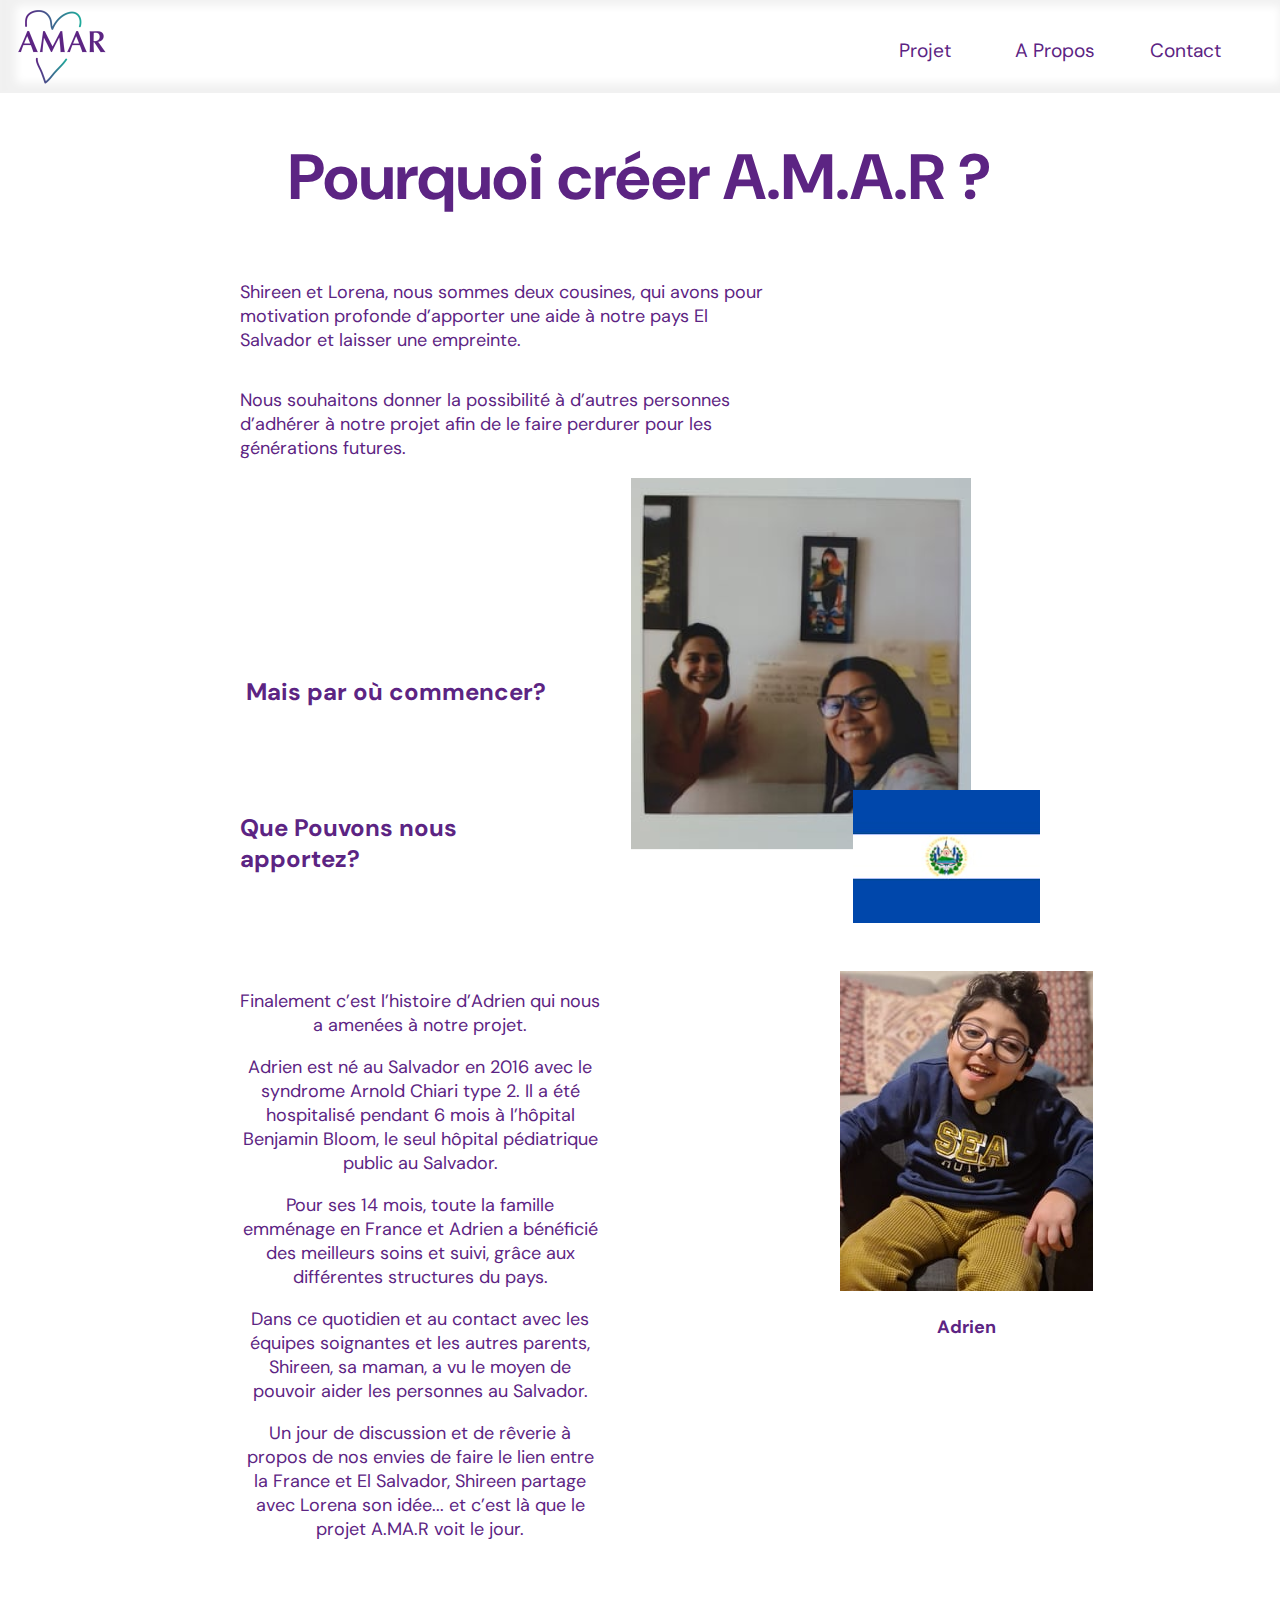
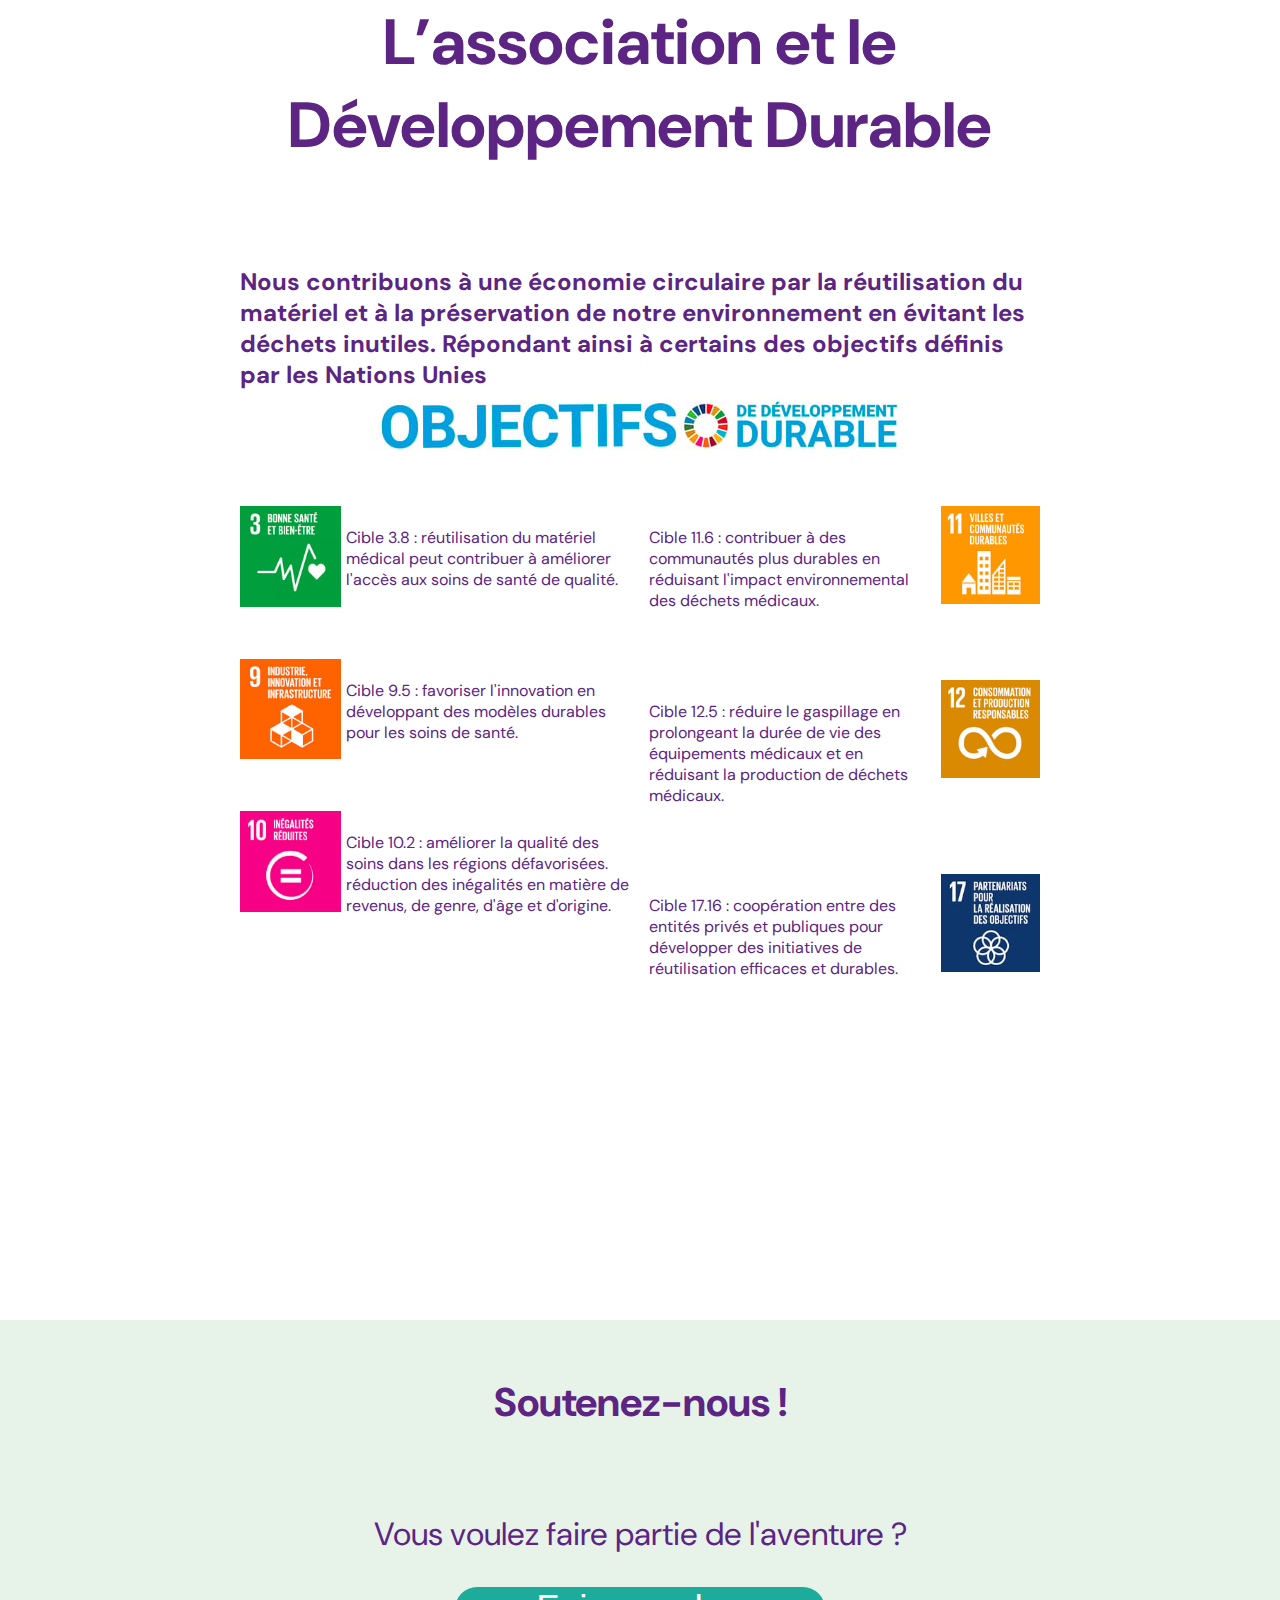
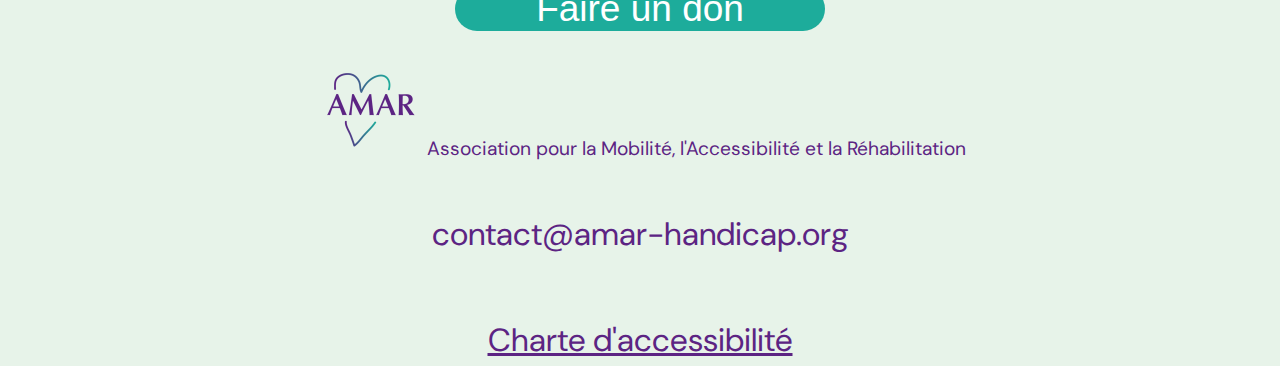
==== commit b0f454c3: "add accessibility page" ====
--- a/pages/about.html
+++ b/pages/about.html
@@ -139,10 +139,12 @@
             don</button>
         <div class="logo-footer">
             <img tabindex="36" src="../images/image.png" alt="logo amar représentant un coeur">
-            <p>Association pour la Mobilité, l'Accessibilité et la Réhabilitation</p>
+            <p tabindex="37">Association pour la Mobilité, l'Accessibilité et la Réhabilitation</p>
         </div>
-        <p><a href="/pages/contact.html">contact@amar-handicap.org</a></p>
-
+        <p tabindex="38"><a href="/pages/contact.html">contact@amar-handicap.org</a></p>
+        <p tabindex="39">
+            <a href="/pages/accessibility.html" style="text-decoration: underline;">Charte d'accessibilité</a>
+        </p>
     </footer>
 </body>
 <script src="/js/index.js"></script>
--- a/styles/template.css
+++ b/styles/template.css
@@ -17,8 +17,7 @@
     height: 3.3em;
     padding: 20px;
     gap: 20px;
-    /* box-shadow: rgba(0, 0, 0, 0.45) 25px 25px 25px -25px; */
-    box-shadow: 0px 34px 15px -30px rgba(0, 0, 0, 0.1);
+    box-shadow: inset 8px -2px 8px 8px rgb(0 0 0 / 6%);
 }
 
 .logo {
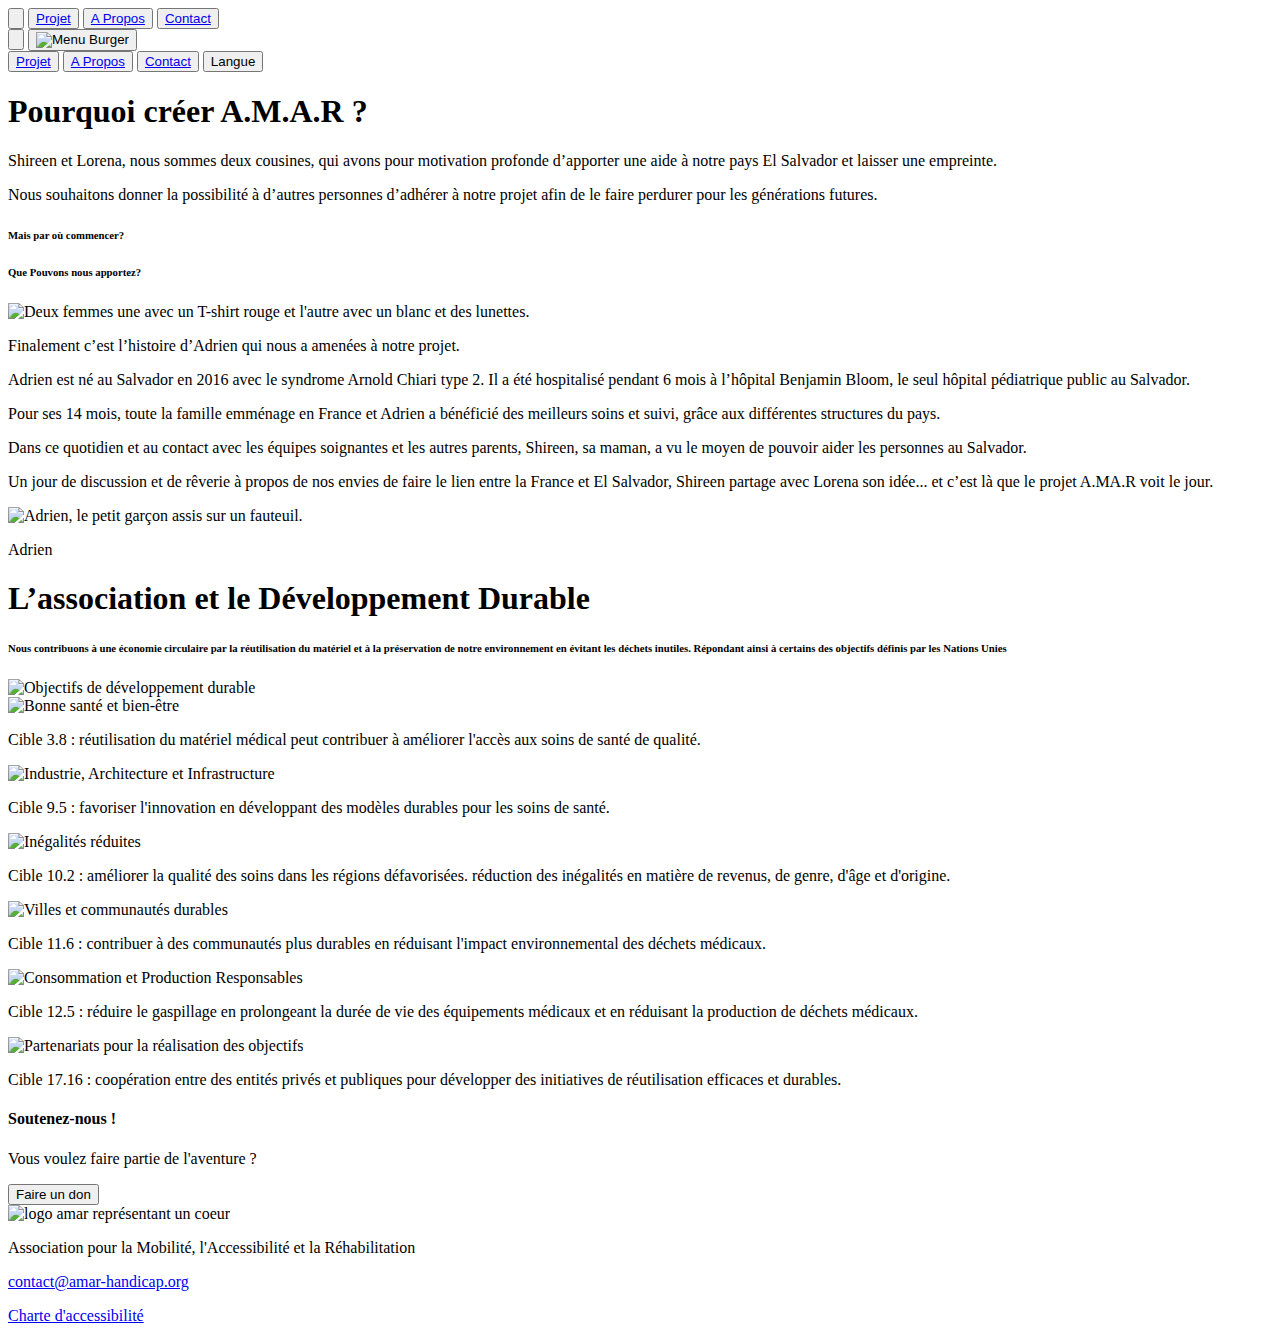
==== commit 168dba9a: "update link from about.html" ====
--- a/pages/about.html
+++ b/pages/about.html
@@ -9,18 +9,18 @@
     <meta name="description" content="Découvrez comment AMAR, une association dédiée à la promotion de la mobilité et de 
     l'accessibilité, améliore la qualité de vie des personnes en situation de handicap. Rejoignez-nous dans notre mission et 
     contribuez à rendre le monde plus accessible pour tous.">
-    <link rel="stylesheet" href="/styles/about.css">
-    <link rel="stylesheet" href="/styles/template.css">
+    <link rel="stylesheet" href="styles/about.css">
+    <link rel="stylesheet" href="styles/template.css">
 
     <link href='https://fonts.googleapis.com/css?family=DM Sans' rel='stylesheet'>
 </head>
 
 <body>
     <header>
-        <button tabindex="1" class="logo"><a href="/"><img src="/images/image.png" alt=""></a></button>
-        <button tabindex="2" class="header"><a href="/pages/project.html">Projet</a></button>
-        <button tabindex="3" class="header"><a href="/pages/about.html">A Propos</a></button>
-        <button tabindex="4" class="header"><a href="/pages/contact.html">Contact</a></button>
+        <button tabindex="1" class="logo"><a href="/"><img src="images/image.png" alt=""></a></button>
+        <button tabindex="2" class="header"><a href="https://lucasrebl.github.io/inflation-amar/pages/project.html">Projet</a></button>
+        <button tabindex="3" class="header"><a href="https://lucasrebl.github.io/inflation-amar/pages/about.html">A Propos</a></button>
+        <button tabindex="4" class="header"><a href="https://lucasrebl.github.io/inflation-amar/pages/contact.html">Contact</a></button>
         <div id="google_translate_element" tabindex="5" role="button" aria-label="Sélectionner la langue"></div>
         <script type="text/javascript">
             function googleTranslateElementInit() {
@@ -31,13 +31,13 @@
             src="//translate.google.com/translate_a/element.js?cb=googleTranslateElementInit"></script>
     </header>
     <header class="mobile">
-        <button tabindex="1" class="logo"><a href="#HOME"><img src="/images/image.png" alt=""></a></button>
-        <button tabindex="2" class="burgermenu"><img src="/images/burgerbar.png" alt="Menu Burger"></button>
+        <button tabindex="1" class="logo"><a href="#HOME"><img src="images/image.png" alt=""></a></button>
+        <button tabindex="2" class="burgermenu"><img src="images/burgerbar.png" alt="Menu Burger"></button>
     </header>
     <nav class="headercontent">
-        <button tabindex="1" class="header"><a href="/pages/project.html">Projet</a></button>
-        <button tabindex="2" class="header"><a href="/pages/about.html">A Propos</a></button>
-        <button tabindex="3" class="header"><a href="/pages/contact.html">Contact</a></button>
+        <button tabindex="1" class="header"><a href="https://lucasrebl.github.io/inflation-amar/pages/project.html">Projet</a></button>
+        <button tabindex="2" class="header"><a href="https://lucasrebl.github.io/inflation-amar/pages/about.html">A Propos</a></button>
+        <button tabindex="3" class="header"><a href="https://lucasrebl.github.io/inflation-amar/pages/contact.html">Contact</a></button>
         <button tabindex="4" class="header">Langue</button>
     </nav>
     <main>
@@ -55,7 +55,7 @@
                     <h6 tabindex="10">Que Pouvons nous apportez?</h6>
                 </section>
                 <section id="img">
-                    <img src="/images/Group_1.png"
+                    <img src="images/Group_1.png"
                         alt="Deux femmes une avec un T-shirt rouge et l'autre avec un blanc et des lunettes."
                         tabindex="11" />
                 </section>
@@ -79,7 +79,7 @@
                 </p>
             </section>
             <aside>
-                <img src="/images/Drug.jpeg" alt="Adrien, le petit garçon assis sur un fauteuil." tabindex="0" />
+                <img src="images/Drug.jpeg" alt="Adrien, le petit garçon assis sur un fauteuil." tabindex="0" />
                 <p tabindex="17">Adrien</p>
             </aside>
         </section>
@@ -90,40 +90,40 @@
                     préservation de notre environnement en
                     évitant les déchets inutiles. Répondant ainsi à certains des objectifs définis par les Nations Unies
                 </h6>
-                <img src="/images/asset 19.jpeg" alt="Objectifs de développement durable" tabindex="20" />
+                <img src="images/asset 19.jpeg" alt="Objectifs de développement durable" tabindex="20" />
             </section>
             <section class="fourth">
                 <section id="container">
                     <section id="content">
-                        <img src="/images/3.jpeg" alt="Bonne santé et bien-être" tabindex="21" />
+                        <img src="images/3.jpeg" alt="Bonne santé et bien-être" tabindex="21" />
                         <p tabindex="22">Cible 3.8 : réutilisation du matériel médical peut contribuer à améliorer
                             l'accès aux soins de santé de qualité.</p>
                     </section>
                     <section id="content">
-                        <img src="/images/9.jpeg" alt="Industrie, Architecture et Infrastructure" tabindex="23" />
+                        <img src="images/9.jpeg" alt="Industrie, Architecture et Infrastructure" tabindex="23" />
                         <p tabindex="24"> Cible 9.5 : favoriser l'innovation en développant des modèles durables pour les
                             soins de santé.</p>
                     </section>
                     <section id="content">
-                        <img src="/images/10.jpeg" alt="Inégalités réduites" tabindex="25" />
+                        <img src="images/10.jpeg" alt="Inégalités réduites" tabindex="25" />
                         <p tabindex="26">Cible 10.2 : améliorer la qualité des soins dans les régions défavorisées.
                             réduction des inégalités en matière de revenus, de genre, d'âge et d'origine.</p>
                     </section>
                 </section>
                 <aside>
                     <section id="content">
-                        <img src="/images/11.jpeg" alt="Villes et communautés durables" tabindex="27" />
+                        <img src="images/11.jpeg" alt="Villes et communautés durables" tabindex="27" />
                         <p tabindex="28">Cible 11.6 : contribuer à des communautés plus durables en réduisant l'impact
                             environnemental des déchets médicaux.</p>
                     </section>
                     <section id="content">
-                        <img src="/images/12.jpeg" alt="Consommation et Production Responsables" tabindex="29" />
+                        <img src="images/12.jpeg" alt="Consommation et Production Responsables" tabindex="29" />
                         <p tabindex="30">Cible 12.5 : réduire le gaspillage en prolongeant la durée de vie des
                             équipements médicaux et en réduisant la
                             production de déchets médicaux.</p>
                     </section>
                     <section id="content">
-                        <img src="/images/17.jpeg" alt="Partenariats pour la réalisation des objectifs" tabindex="31" />
+                        <img src="images/17.jpeg" alt="Partenariats pour la réalisation des objectifs" tabindex="31" />
                         <p tabindex="32">Cible 17.16 : coopération entre des entités privés et publiques pour développer
                             des initiatives de réutilisation efficaces et
                             durables.</p>
@@ -135,19 +135,18 @@
     <footer>
         <h4 tabindex="33">Soutenez-nous !</h4>
         <p tabindex="34">Vous voulez faire partie de l'aventure ?</p>
-        <button aria-label="Faire un don pour soutenir notre association" id="donButton" tabindex="35">Faire un
-            don</button>
+        <button aria-label="Faire un don pour soutenir notre association"  id="donButton"  tabindex="35">Faire un don</button>
         <div class="logo-footer">
-            <img tabindex="36" src="../images/image.png" alt="logo amar représentant un coeur">
+            <img tabindex="36" src="images/image.png" alt="logo amar représentant un coeur">
             <p tabindex="37">Association pour la Mobilité, l'Accessibilité et la Réhabilitation</p>
         </div>
-        <p tabindex="38"><a href="/pages/contact.html">contact@amar-handicap.org</a></p>
+        <p tabindex="38"><a href="https://lucasrebl.github.io/inflation-amar/pages/contact.html">contact@amar-handicap.org</a></p>
         <p tabindex="39">
-            <a href="/pages/accessibility.html" style="text-decoration: underline;">Charte d'accessibilité</a>
+            <a href="https://lucasrebl.github.io/inflation-amar/pages/accessibility.html" style="text-decoration: underline;">Charte d'accessibilité</a>
         </p>
     </footer>
 </body>
-<script src="/js/index.js"></script>
-<script src="/js/translate.js"></script>
+<script src="js/index.js"></script>
+<script src="js/translate.js"></script>
 
 </html>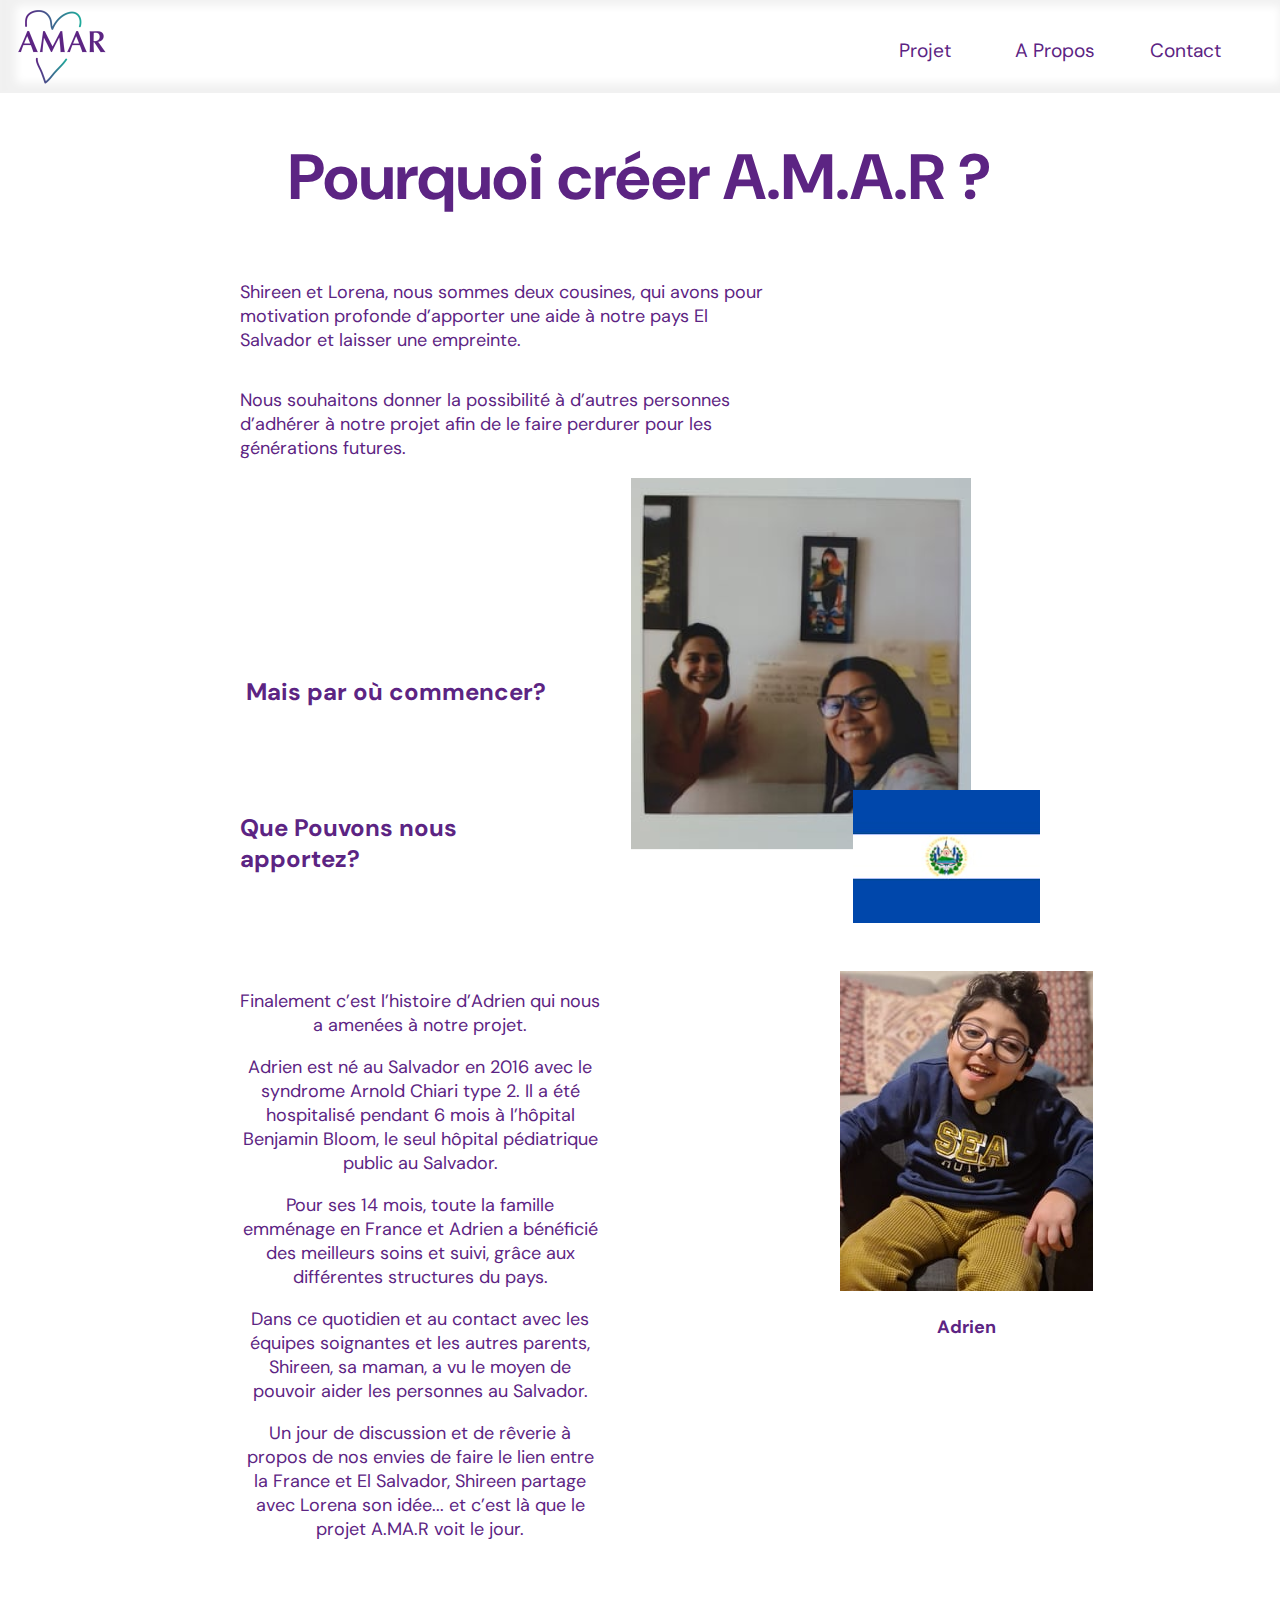
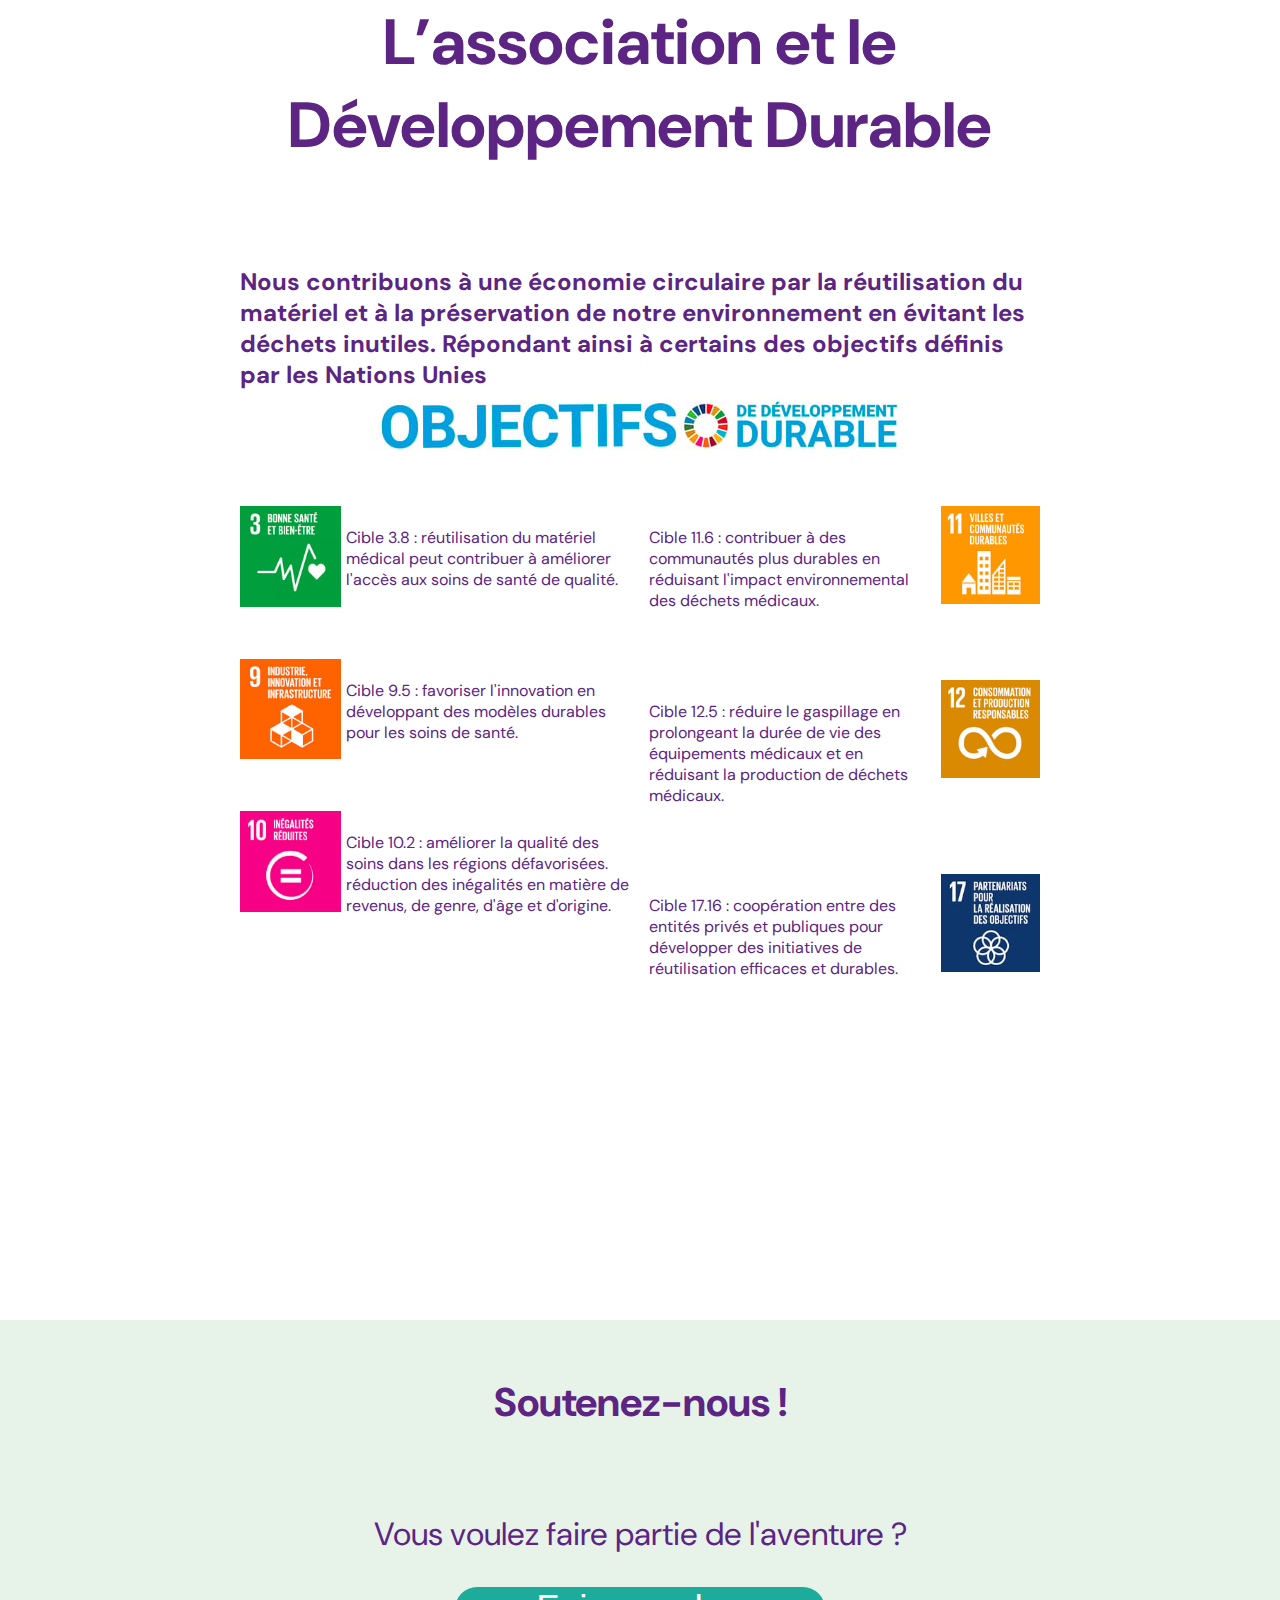
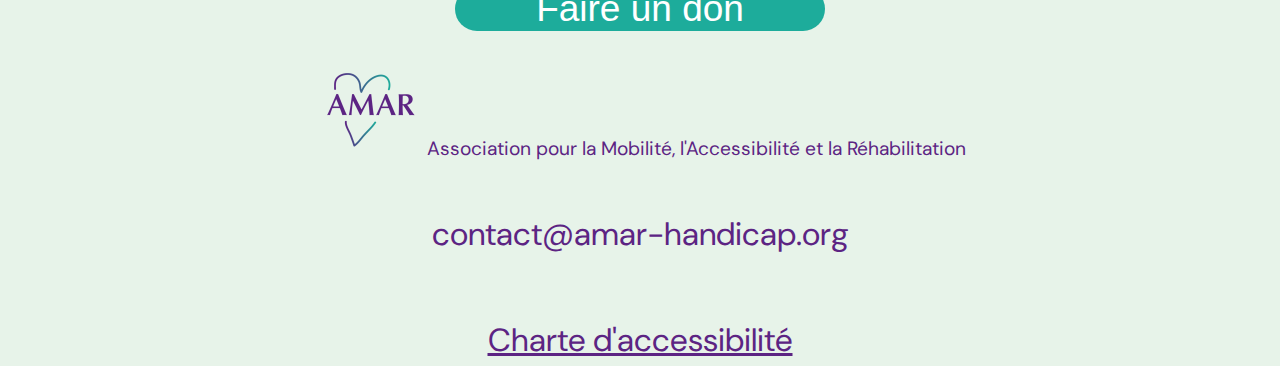
==== commit a2a2527e: "Change Links" ====
--- a/pages/about.html
+++ b/pages/about.html
@@ -9,15 +9,15 @@
     <meta name="description" content="Découvrez comment AMAR, une association dédiée à la promotion de la mobilité et de 
     l'accessibilité, améliore la qualité de vie des personnes en situation de handicap. Rejoignez-nous dans notre mission et 
     contribuez à rendre le monde plus accessible pour tous.">
-    <link rel="stylesheet" href="styles/about.css">
-    <link rel="stylesheet" href="styles/template.css">
+    <link rel="stylesheet" href="../styles/about.css">
+    <link rel="stylesheet" href="../styles/template.css">
 
     <link href='https://fonts.googleapis.com/css?family=DM Sans' rel='stylesheet'>
 </head>
 
 <body>
     <header>
-        <button tabindex="1" class="logo"><a href="/"><img src="images/image.png" alt=""></a></button>
+        <button tabindex="1" class="logo"><a href="https://lucasrebl.github.io/inflation-amar/"><img src="../images/image.png" alt=""></a></button>
         <button tabindex="2" class="header"><a href="https://lucasrebl.github.io/inflation-amar/pages/project.html">Projet</a></button>
         <button tabindex="3" class="header"><a href="https://lucasrebl.github.io/inflation-amar/pages/about.html">A Propos</a></button>
         <button tabindex="4" class="header"><a href="https://lucasrebl.github.io/inflation-amar/pages/contact.html">Contact</a></button>
@@ -31,8 +31,8 @@
             src="//translate.google.com/translate_a/element.js?cb=googleTranslateElementInit"></script>
     </header>
     <header class="mobile">
-        <button tabindex="1" class="logo"><a href="#HOME"><img src="images/image.png" alt=""></a></button>
-        <button tabindex="2" class="burgermenu"><img src="images/burgerbar.png" alt="Menu Burger"></button>
+        <button tabindex="1" class="logo"><a href="https://lucasrebl.github.io/inflation-amar/"><img src="../images/image.png" alt=""></a></button>
+        <button tabindex="2" class="burgermenu"><img src="../images/burgerbar.png" alt="Menu Burger"></button>
     </header>
     <nav class="headercontent">
         <button tabindex="1" class="header"><a href="https://lucasrebl.github.io/inflation-amar/pages/project.html">Projet</a></button>
@@ -55,7 +55,7 @@
                     <h6 tabindex="10">Que Pouvons nous apportez?</h6>
                 </section>
                 <section id="img">
-                    <img src="images/Group_1.png"
+                    <img src="../images/Group_1.png"
                         alt="Deux femmes une avec un T-shirt rouge et l'autre avec un blanc et des lunettes."
                         tabindex="11" />
                 </section>
@@ -79,7 +79,7 @@
                 </p>
             </section>
             <aside>
-                <img src="images/Drug.jpeg" alt="Adrien, le petit garçon assis sur un fauteuil." tabindex="0" />
+                <img src="../images/Drug.jpeg" alt="Adrien, le petit garçon assis sur un fauteuil." tabindex="0" />
                 <p tabindex="17">Adrien</p>
             </aside>
         </section>
@@ -90,40 +90,40 @@
                     préservation de notre environnement en
                     évitant les déchets inutiles. Répondant ainsi à certains des objectifs définis par les Nations Unies
                 </h6>
-                <img src="images/asset 19.jpeg" alt="Objectifs de développement durable" tabindex="20" />
+                <img src="../images/asset 19.jpeg" alt="Objectifs de développement durable" tabindex="20" />
             </section>
             <section class="fourth">
                 <section id="container">
                     <section id="content">
-                        <img src="images/3.jpeg" alt="Bonne santé et bien-être" tabindex="21" />
+                        <img src="../images/3.jpeg" alt="Bonne santé et bien-être" tabindex="21" />
                         <p tabindex="22">Cible 3.8 : réutilisation du matériel médical peut contribuer à améliorer
                             l'accès aux soins de santé de qualité.</p>
                     </section>
                     <section id="content">
-                        <img src="images/9.jpeg" alt="Industrie, Architecture et Infrastructure" tabindex="23" />
+                        <img src="../images/9.jpeg" alt="Industrie, Architecture et Infrastructure" tabindex="23" />
                         <p tabindex="24"> Cible 9.5 : favoriser l'innovation en développant des modèles durables pour les
                             soins de santé.</p>
                     </section>
                     <section id="content">
-                        <img src="images/10.jpeg" alt="Inégalités réduites" tabindex="25" />
+                        <img src="../images/10.jpeg" alt="Inégalités réduites" tabindex="25" />
                         <p tabindex="26">Cible 10.2 : améliorer la qualité des soins dans les régions défavorisées.
                             réduction des inégalités en matière de revenus, de genre, d'âge et d'origine.</p>
                     </section>
                 </section>
                 <aside>
                     <section id="content">
-                        <img src="images/11.jpeg" alt="Villes et communautés durables" tabindex="27" />
+                        <img src="../images/11.jpeg" alt="Villes et communautés durables" tabindex="27" />
                         <p tabindex="28">Cible 11.6 : contribuer à des communautés plus durables en réduisant l'impact
                             environnemental des déchets médicaux.</p>
                     </section>
                     <section id="content">
-                        <img src="images/12.jpeg" alt="Consommation et Production Responsables" tabindex="29" />
+                        <img src="../images/12.jpeg" alt="Consommation et Production Responsables" tabindex="29" />
                         <p tabindex="30">Cible 12.5 : réduire le gaspillage en prolongeant la durée de vie des
                             équipements médicaux et en réduisant la
                             production de déchets médicaux.</p>
                     </section>
                     <section id="content">
-                        <img src="images/17.jpeg" alt="Partenariats pour la réalisation des objectifs" tabindex="31" />
+                        <img src="../images/17.jpeg" alt="Partenariats pour la réalisation des objectifs" tabindex="31" />
                         <p tabindex="32">Cible 17.16 : coopération entre des entités privés et publiques pour développer
                             des initiatives de réutilisation efficaces et
                             durables.</p>
@@ -137,7 +137,7 @@
         <p tabindex="34">Vous voulez faire partie de l'aventure ?</p>
         <button aria-label="Faire un don pour soutenir notre association"  id="donButton"  tabindex="35">Faire un don</button>
         <div class="logo-footer">
-            <img tabindex="36" src="images/image.png" alt="logo amar représentant un coeur">
+            <img tabindex="36" src="../images/image.png" alt="logo amar représentant un coeur">
             <p tabindex="37">Association pour la Mobilité, l'Accessibilité et la Réhabilitation</p>
         </div>
         <p tabindex="38"><a href="https://lucasrebl.github.io/inflation-amar/pages/contact.html">contact@amar-handicap.org</a></p>
@@ -146,7 +146,7 @@
         </p>
     </footer>
 </body>
-<script src="js/index.js"></script>
-<script src="js/translate.js"></script>
+<script src="../js/index.js"></script>
+<script src="../js/translate.js"></script>
 
 </html>--- a/styles/about.css
+++ b/styles/about.css
@@ -0,0 +1,216 @@
+body {
+    background-color: #ffffff;
+    font-family: "DM Sans";
+}
+
+main {
+    margin: 0 15em 0 15em;
+    color: #5C2483;
+}
+
+h1 {
+    text-align: center;
+    font-size: 64px;
+}
+
+h6 {
+    width: fit-content;
+    height: 1em;
+    font-size: 24px
+}
+
+.default {
+    display: flex;
+    flex-direction: column;
+}
+
+.default p {
+    display: flex;
+    justify-content: start;
+    max-width: 30em;
+    font-size: 18px;
+}
+
+.second {
+    margin-top: 3em;
+    display: flex;
+    text-align: center;
+    gap: 15em;
+}
+
+.second #text {
+    font-size: 18px;
+    min-width: 20em;
+}
+
+.second aside {
+    font-size: 18px;
+    font-weight: bold;
+}
+
+.Default {
+    display: flex;
+    justify-content: center;
+    gap: 5em;
+    flex-wrap: nowrap;
+    align-content: center;
+    align-items: center;
+}
+
+.Default #text {
+    display: flex;
+    flex-direction: column;
+    align-items: center;
+    max-height: 10em;
+
+}
+
+.Default #img {
+    display: flex;
+    flex-direction: column;
+    right: 1em;
+}
+
+.third #title {
+    display: flex;
+    flex-direction: column;
+    align-items: center;
+    justify-content: center;
+}
+
+.fourth {
+    display: flex;
+}
+
+.fourth #content {
+    display: flex;
+    margin-top: 3em;
+}
+
+.fourth #content p {
+    padding: 0.3em;
+}
+
+.fourth section img {
+    width: 25%;
+    height: 25%;
+}
+
+.fourth aside img {
+    width: 25%;
+    height: 25%;
+}
+
+.fourth aside #content {
+    flex-direction: row-reverse;
+}
+
+.third #title img {
+    margin-top: 3em;
+    /* width: 25em; */
+}
+
+@media screen and (max-width: 1023px) {
+    .default p {
+        font-size: 12px;
+    }
+
+    .Default img {
+        max-width: 15em;
+    }
+
+    .second img {
+        max-width: 15em;
+    }
+
+    .second #text {
+        font-size: 12px;
+        min-width: 15em;
+        /* margin-left: 5em; */
+    }
+
+    .second aside {
+        font-size: 12px;
+    }
+
+    h6 {
+        font-size: 18px;
+    }
+
+    .third #title img {
+        margin-top: 7em;
+        width: 25em;
+    }
+
+    h1 {
+        font-size: 32px;
+    }
+
+    .second {
+        gap: 2em;
+    }
+
+    .fourth {
+        gap: 5em;
+    }
+}
+
+@media screen and (min-width: 400px) and (max-width : 800px) {
+    #amar {
+        margin-left: -6em;
+    }
+
+    h1 {
+        min-width: 12em;
+    }
+
+    .default {
+        margin-left: -6em;
+    }
+
+    .default p {
+        min-width: 15em;
+    }
+
+    .Default img {
+        width: 10em;
+    }
+
+    .Default {
+        margin-left: 5em;
+        gap: 2em;
+    }
+
+    .second img {
+        width: 10em;
+    }
+
+    .second #text {
+        margin-left: -10em;
+    }
+
+    h6 {
+        font-size: 12px;
+    }
+
+    h1 {
+        font-size: 16px;
+    }
+
+    .fourth #content img {
+        width: 3em;
+    }
+
+    .fourth #content p {
+        min-width: 4em;
+    }
+
+    .fourth {
+        display: flex;
+        justify-content: center;
+    }
+
+    .third #title h6 {
+        min-width: 20em;
+    }
+}--- a/styles/template.css
+++ b/styles/template.css
@@ -0,0 +1,204 @@
+body {
+    margin: 0;
+    padding: 0;
+    font-family: 'DM Sans';
+}
+
+a {
+    text-decoration: none;
+    color: #5C2483;
+}
+
+header {
+    display: flex;
+    flex-wrap: wrap;
+    align-items: center;
+    justify-content: flex-end;
+    height: 3.3em;
+    padding: 20px;
+    gap: 20px;
+    box-shadow: inset 8px -2px 8px 8px rgb(0 0 0 / 6%);
+}
+
+.logo {
+    position: absolute;
+    background-color: transparent;
+    border: none;
+    left: 0em;
+}
+
+.logo img {
+    display: block;
+    width: 50%;
+    height: auto;
+    left: 0em;
+}
+
+.header {
+    font-size: 1.2em;
+    background-color: transparent;
+    width: 110px;
+    height: 60px;
+    border: none;
+    font-family: 'DM Sans';
+    color: #5C2483;
+    text-align: center;
+    justify-content: center;
+
+}
+
+.header:hover {
+    border-bottom: 3px solid #5C2483;
+
+}
+
+.mobile {
+    display: none;
+}
+
+.headercontent {
+    display: none;
+    /* Assurez-vous que le menu est caché par défaut */
+}
+
+@media screen and (max-width: 700px) {
+    .mobile {
+        display: contents;
+        display: flex;
+        flex-wrap: wrap;
+        align-items: center;
+        justify-content: flex-end;
+        height: 3.3em;
+        padding: 20px;
+        gap: 20px;
+    }
+
+    .burgermenu {
+        display: flex;
+        border: transparent;
+        background-color: transparent;
+    }
+
+    .burgermenu img {
+        width: 2em;
+        height: 2em;
+    }
+
+    .headercontent {
+        display: flex;
+        align-items: center;
+        justify-content: center;
+        flex-direction: column;
+    }
+
+    header {
+        display: none;
+    }
+
+    .headercontent {
+        display: none;
+        /* Assurez-vous que le menu est caché par défaut */
+    }
+
+    .headercontent.show {
+        display: block;
+        /* Utilisé pour l'affichage */
+        animation: slideDown 0.5s forwards;
+        /* Animation de déroulement */
+    }
+
+    .headercontent.hide {
+        display: block;
+        /* Assurez-vous que l'élément est en bloc pour l'animation */
+        animation: slideUp 0.5s forwards;
+        /* Animation de repli */
+    }
+
+    @keyframes slideDown {
+        from {
+            opacity: 0;
+            transform: translateY(-10%);
+        }
+
+        to {
+            opacity: 1;
+            transform: translateY(0);
+        }
+    }
+
+    @keyframes slideUp {
+        from {
+            opacity: 1;
+            transform: translateY(0);
+        }
+
+        to {
+            opacity: 0;
+            transform: translateY(-10%);
+        }
+    }
+
+
+}
+
+
+footer {
+    display: flex;
+    flex-direction: column;
+    align-items: center;
+    margin-top: 20em;
+    background-color: #E7F3E9;
+    height: 40em;
+    padding: 0.2em;
+
+    h4 {
+        color: #5C2483;
+        font-size: 2.5em;
+        text-align: center;
+    }
+
+    p {
+        color: #5C2483;
+        font-size: 2em;
+        text-align: center;
+    }
+
+    button {
+        width: 10em;
+        height: 2.5em;
+        background-color: #1DAC9B;
+        border-radius: 100px;
+        border: none;
+        color: white;
+        font-size: 37px;
+    }
+
+    #donButton:hover {
+        background-color: #E7F3E9;
+        color: #1DAC9B;
+        border: #1DAC9B 1px solid;
+    }
+
+    a {
+        text-decoration: none;
+        font-style: normal;
+    }
+
+    .logo-footer {
+        display: flex;
+        flex-direction: row;
+        align-items: baseline;
+        justify-content: flex-start;
+        margin-top: 2em;
+
+        p {
+            font-size: 1.2em;
+
+        }
+
+        img {
+            width: 7em;
+
+        }
+    }
+}